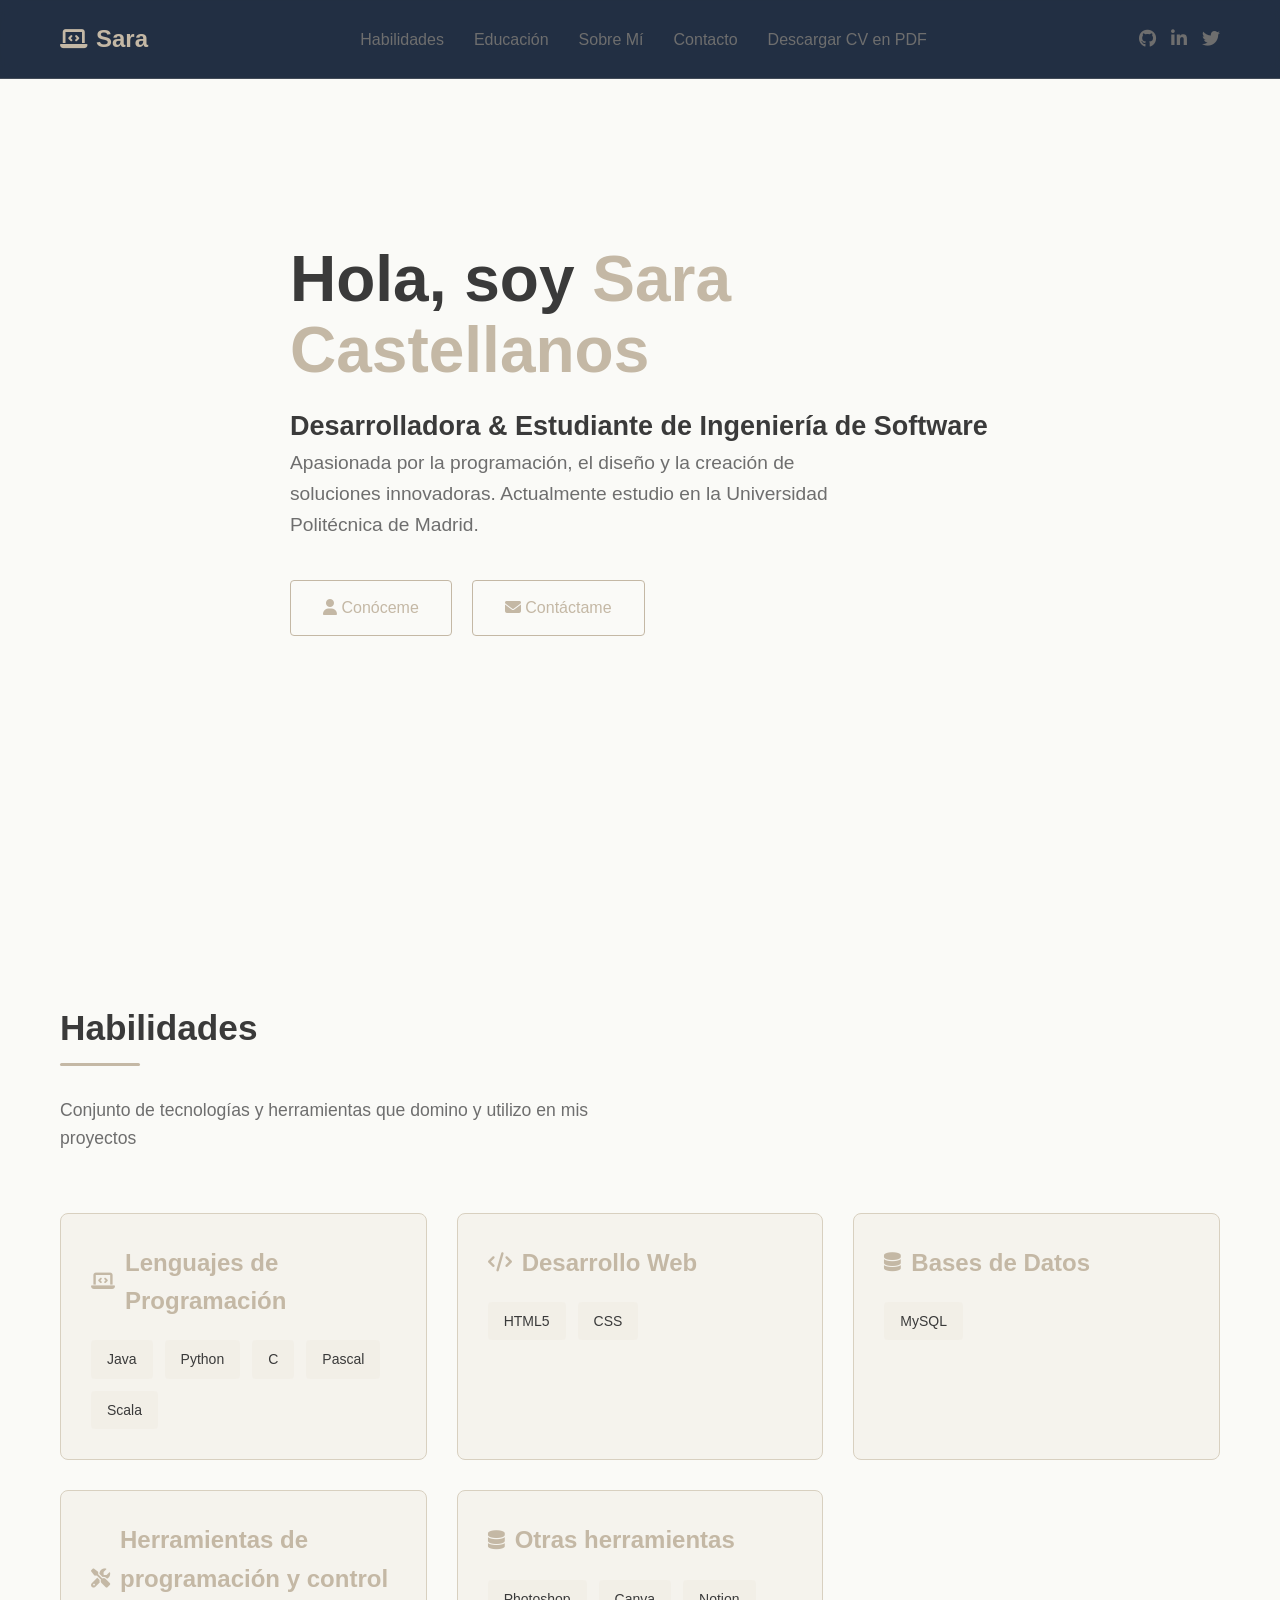
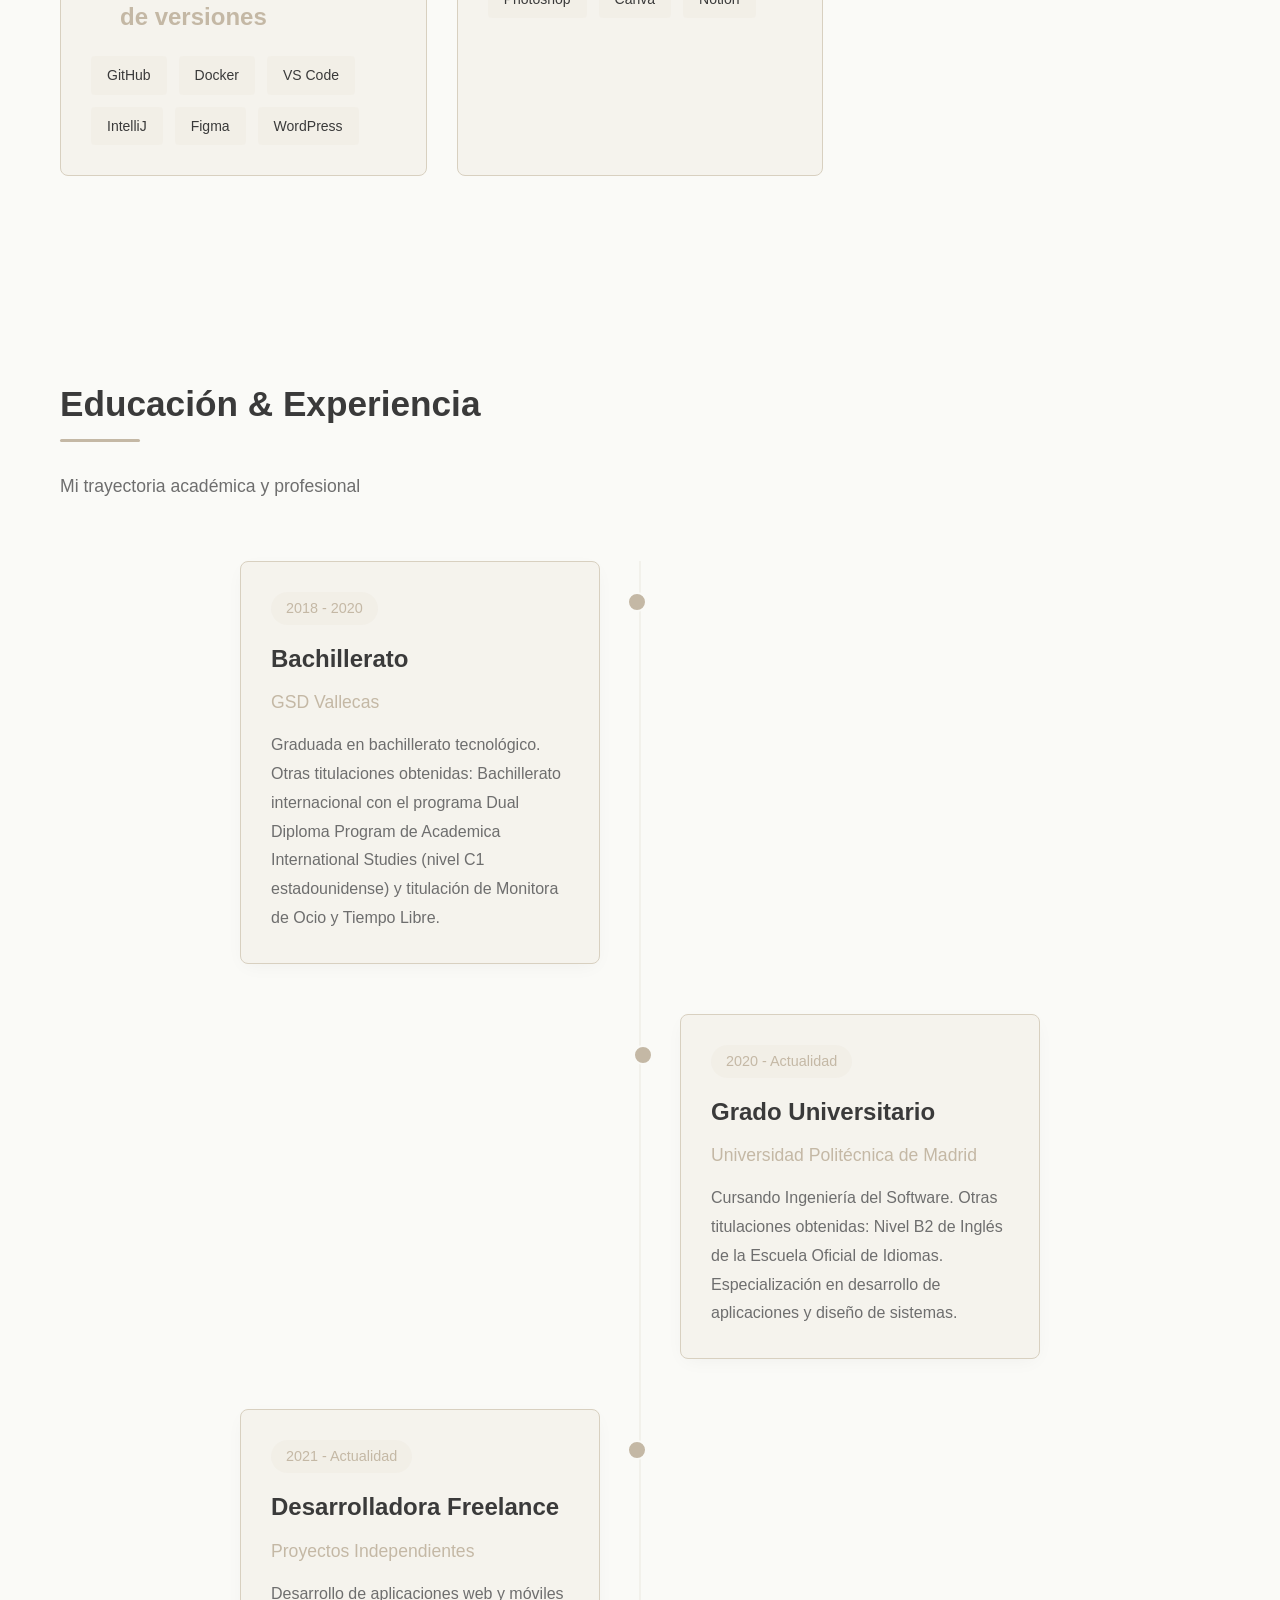
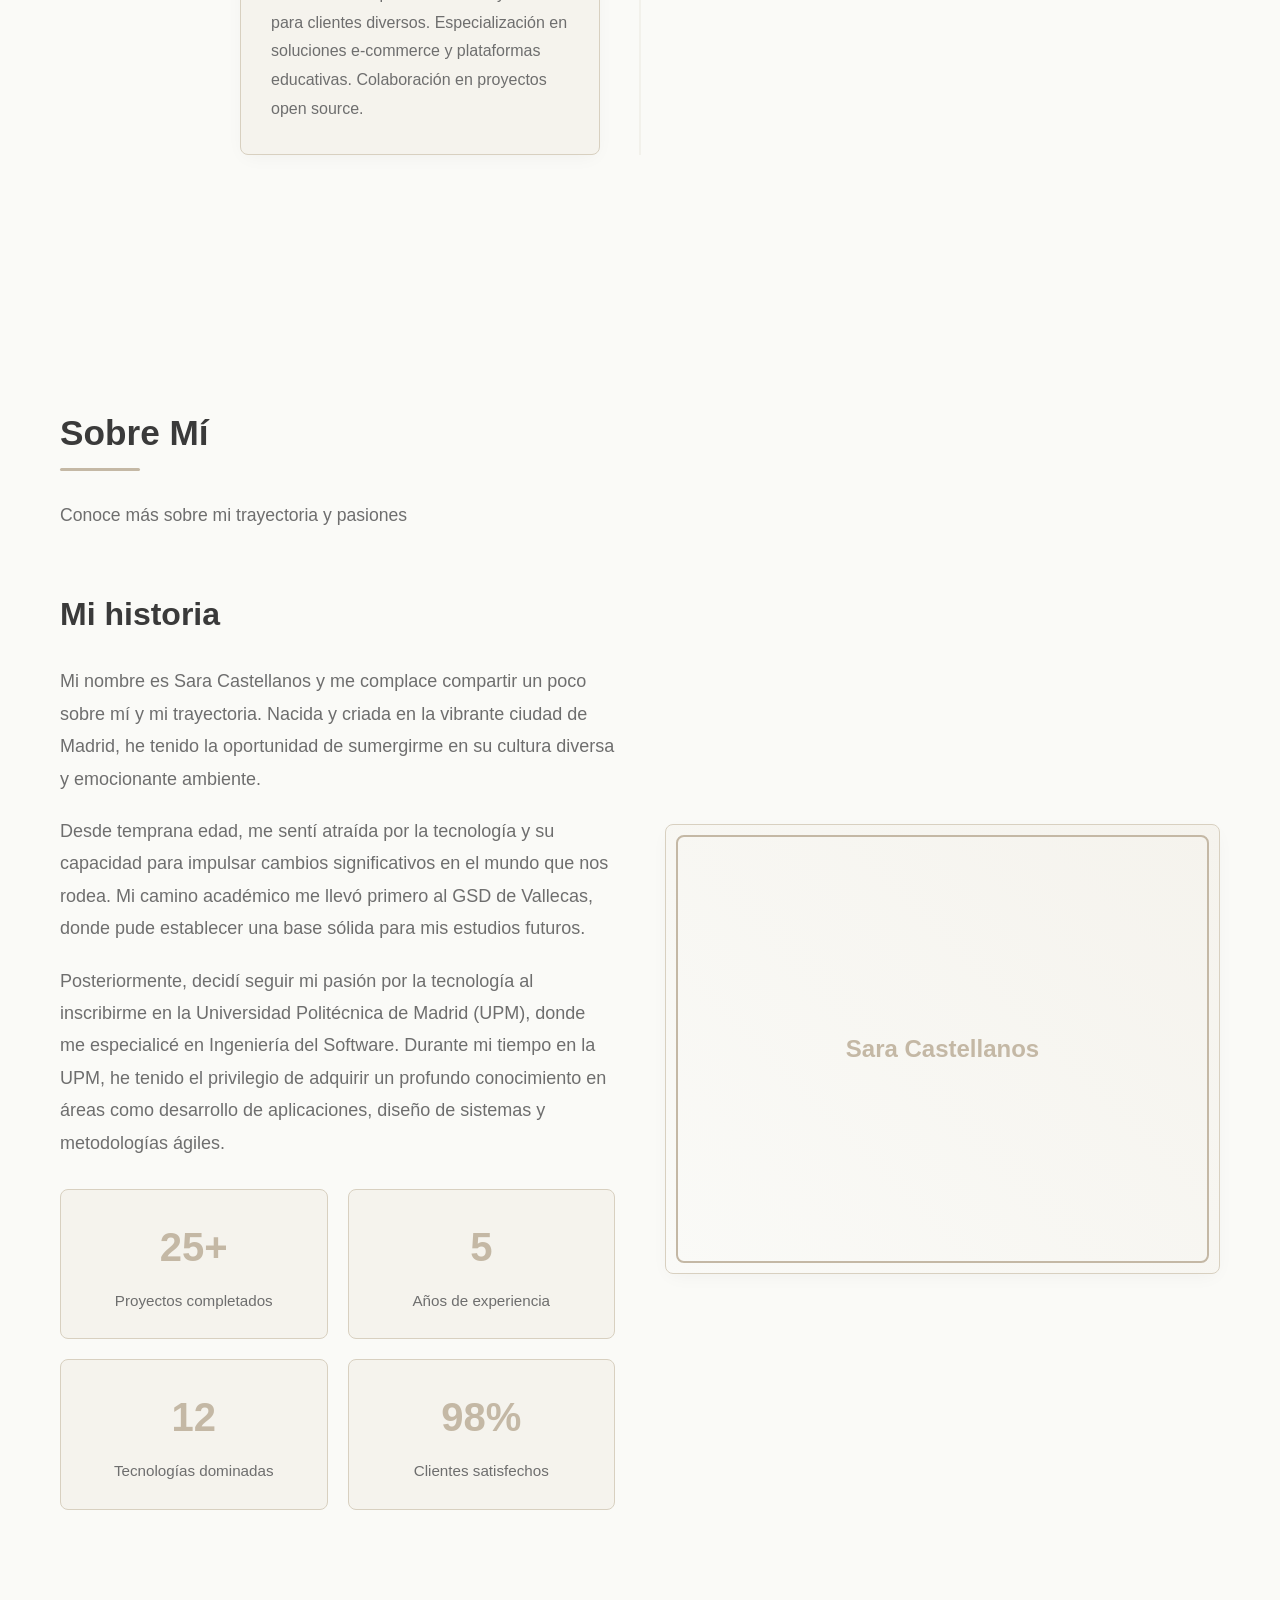
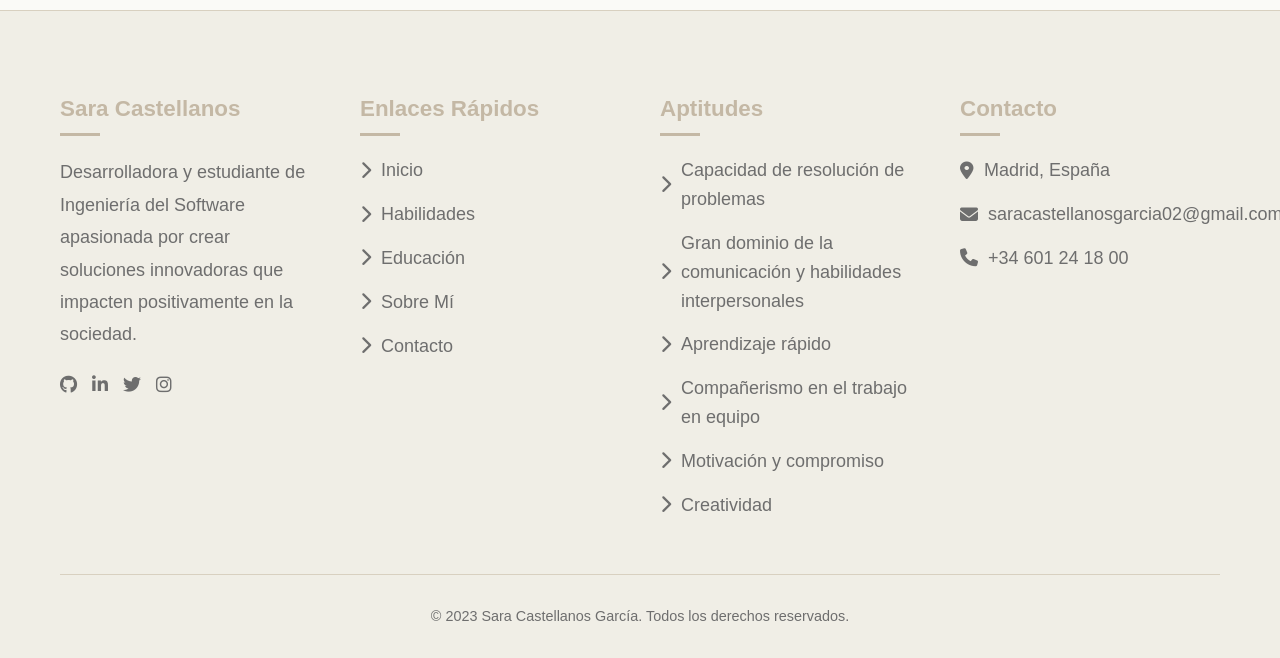
==== index.html @ be2a0eea "prueba con pdf" ====
<!DOCTYPE html>
<html lang="es">
<head>
    <meta charset="UTF-8">
    <meta name="viewport" content="width=device-width, initial-scale=1.0">
    <title>Sara Castellanos | Desarrolladora & Estudiante de Ingeniería de Software</title>
    <link rel="stylesheet" href="https://cdnjs.cloudflare.com/ajax/libs/font-awesome/6.4.0/css/all.min.css">
    <link rel="stylesheet" href="css/main.css">
</head>
<body>
    <!-- Header -->
    <header>
        <div class="container header-container">
            <a href="#" class="logo">
                <i class="fas fa-laptop-code"></i> Sara
            </a>
            
            <div class="menu-toggle" id="menuToggle">
                <i class="fas fa-bars"></i>
            </div>
            
            <nav>
                <ul id="navMenu">
                    <li><a href="#skills">Habilidades</a></li>
                    <li><a href="#education">Educación</a></li>
                    <li><a href="#about">Sobre Mí</a></li>
                    <li><a href="#contact">Contacto</a></li>
                    <li><a href="CV.pdf" download>Descargar CV en PDF</a></li>
                </ul>
            </nav>
            
            <div class="social-icons">
                <a href="#"><i class="fab fa-github"></i></a>
                <a href="#"><i class="fab fa-linkedin-in"></i></a>
                <a href="#"><i class="fab fa-twitter"></i></a>
            </div>
        </div>
    </header>

    <!-- Hero Section -->
    <section class="hero">
        <div class="container">
            <div class="hero-content">
                <h1>Hola, soy <span>Sara Castellanos</span></h1>
                <h2>Desarrolladora & Estudiante de Ingeniería de Software</h2>
                <p>Apasionada por la programación, el diseño y la creación de soluciones innovadoras. Actualmente estudio en la Universidad Politécnica de Madrid.</p>
                <div class="hero-buttons">
                    <a href="#about" class="btn">
                        <i class="fas fa-user"></i> Conóceme
                    </a>
                    <a href="#contact" class="btn">
                        <i class="fas fa-envelope"></i> Contáctame
                    </a>
                </div>
            </div>
        </div>
    </section>

    <!-- Skills -->
    <section id="skills">
        <div class="container">
            <div class="section-header">
                <h2>Habilidades</h2>
                <p>Conjunto de tecnologías y herramientas que domino y utilizo en mis proyectos</p>
            </div>
            
            <div class="skills-container">
                <div class="skill-category">
                    <h3><i class="fas fa-laptop-code"></i> Lenguajes de Programación</h3>
                    <div class="skill-list">
                        <div class="skill-item">Java</div>
                        <div class="skill-item">Python</div>
                        <div class="skill-item">C</div>
                        <div class="skill-item">Pascal</div>
                        <div class="skill-item">Scala</div>
                    </div>
                </div>
                
                <div class="skill-category">
                    <h3><i class="fas fa-code"></i> Desarrollo Web</h3>
                    <div class="skill-list">
                        <div class="skill-item">HTML5</div>
                        <div class="skill-item">CSS</div>
                    </div>
                </div>
                
                <div class="skill-category">
                    <h3><i class="fas fa-database"></i> Bases de Datos</h3>
                    <div class="skill-list">
                        <div class="skill-item">MySQL</div>
                    </div>
                </div>
                
                <div class="skill-category">
                    <h3><i class="fas fa-tools"></i> Herramientas de programación y control de versiones</h3>
                    <div class="skill-list">
                        <div class="skill-item">GitHub</div>
                        <div class="skill-item">Docker</div>
                        <div class="skill-item">VS Code</div>
                        <div class="skill-item">IntelliJ</div>
                        <div class="skill-item">Figma</div>
                        <div class="skill-item">WordPress</div>
                    </div>
                </div>

                <div class="skill-category">
                    <h3><i class="fas fa-database"></i> Otras herramientas</h3>
                    <div class="skill-list">
                        <div class="skill-item">Photoshop</div>
                        <div class="skill-item">Canva</div>
                        <div class="skill-item">Notion</div>
                    </div>
                </div>
                
            </div>
        </div>
    </section>

    <!-- Education -->
    <section id="education">
        <div class="container">
            <div class="section-header">
                <h2>Educación & Experiencia</h2>
                <p>Mi trayectoria académica y profesional</p>
            </div>
            
            <div class="timeline">
                <div class="timeline-item">
                    <div class="timeline-content">
                        <div class="date">2018 - 2020</div>
                        <h3>Bachillerato</h3>
                        <h4>GSD Vallecas</h4>
                        <p>Graduada en bachillerato tecnológico. Otras titulaciones obtenidas: Bachillerato internacional con el programa Dual Diploma Program de Academica International Studies (nivel C1 estadounidense) y titulación de Monitora de Ocio y Tiempo Libre.</p>
                    </div>
                </div>
                
                <div class="timeline-item">
                    <div class="timeline-content">
                        <div class="date">2020 - Actualidad</div>
                        <h3>Grado Universitario</h3>
                        <h4>Universidad Politécnica de Madrid</h4>
                        <p>Cursando Ingeniería del Software. Otras titulaciones obtenidas: Nivel B2 de Inglés de la Escuela Oficial de Idiomas. Especialización en desarrollo de aplicaciones y diseño de sistemas.</p>
                    </div>
                </div>
                
                <div class="timeline-item">
                    <div class="timeline-content">
                        <div class="date">2021 - Actualidad</div>
                        <h3>Desarrolladora Freelance</h3>
                        <h4>Proyectos Independientes</h4>
                        <p>Desarrollo de aplicaciones web y móviles para clientes diversos. Especialización en soluciones e-commerce y plataformas educativas. Colaboración en proyectos open source.</p>
                    </div>
                </div>
            </div>
        </div>
    </section>

    <!-- About -->
    <section id="about">
        <div class="container">
            <div class="section-header">
                <h2>Sobre Mí</h2>
                <p>Conoce más sobre mi trayectoria y pasiones</p>
            </div>
            
            <div class="about-content">
                <div class="about-text">
                    <h3>Mi historia</h3>
                    <p>Mi nombre es Sara Castellanos y me complace compartir un poco sobre mí y mi trayectoria. Nacida y criada en la vibrante ciudad de Madrid, he tenido la oportunidad de sumergirme en su cultura diversa y emocionante ambiente.</p>
                    <p>Desde temprana edad, me sentí atraída por la tecnología y su capacidad para impulsar cambios significativos en el mundo que nos rodea. Mi camino académico me llevó primero al GSD de Vallecas, donde pude establecer una base sólida para mis estudios futuros.</p>
                    <p>Posteriormente, decidí seguir mi pasión por la tecnología al inscribirme en la Universidad Politécnica de Madrid (UPM), donde me especialicé en Ingeniería del Software. Durante mi tiempo en la UPM, he tenido el privilegio de adquirir un profundo conocimiento en áreas como desarrollo de aplicaciones, diseño de sistemas y metodologías ágiles.</p>
                    
                    <div class="about-stats">
                        <div class="stat-box">
                            <div class="number">25+</div>
                            <div class="label">Proyectos completados</div>
                        </div>
                        <div class="stat-box">
                            <div class="number">5</div>
                            <div class="label">Años de experiencia</div>
                        </div>
                        <div class="stat-box">
                            <div class="number">12</div>
                            <div class="label">Tecnologías dominadas</div>
                        </div>
                        <div class="stat-box">
                            <div class="number">98%</div>
                            <div class="label">Clientes satisfechos</div>
                        </div>
                    </div>
                </div>
                
                <div class="about-image">
                    <!-- Imagen de perfil iría aquí -->
                </div>
            </div>
        </div>
    </section>

    <!-- Footer -->
    <footer id="contact">
        <div class="container">
            <div class="footer-content">
                <div class="footer-column">
                    <h3>Sara Castellanos</h3>
                    <p>Desarrolladora y estudiante de Ingeniería del Software apasionada por crear soluciones innovadoras que impacten positivamente en la sociedad.</p>
                    <div class="social-icons">
                        <a href="#"><i class="fab fa-github"></i></a>
                        <a href="#"><i class="fab fa-linkedin-in"></i></a>
                        <a href="#"><i class="fab fa-twitter"></i></a>
                        <a href="#"><i class="fab fa-instagram"></i></a>
                    </div>
                </div>
                
                <div class="footer-column">
                    <h3>Enlaces Rápidos</h3>
                    <ul class="footer-links">
                        <li><a href="#"><i class="fas fa-chevron-right"></i> Inicio</a></li>
                        <li><a href="#skills"><i class="fas fa-chevron-right"></i> Habilidades</a></li>
                        <li><a href="#education"><i class="fas fa-chevron-right"></i> Educación</a></li>
                        <li><a href="#about"><i class="fas fa-chevron-right"></i> Sobre Mí</a></li>
                        <li><a href="#contact"><i class="fas fa-chevron-right"></i> Contacto</a></li>
                    </ul>
                </div>
                
                <div class="footer-column">
                    <h3>Aptitudes</h3>
                    <ul class="footer-links">
                        <li><a href="#"><i class="fas fa-chevron-right"></i> Capacidad de resolución de problemas</a></li>
                        <li><a href="#"><i class="fas fa-chevron-right"></i> Gran dominio de la comunicación y habilidades interpersonales</a></li>
                        <li><a href="#"><i class="fas fa-chevron-right"></i> Aprendizaje rápido</a></li>
                        <li><a href="#"><i class="fas fa-chevron-right"></i> Compañerismo en el trabajo en equipo</a></li>
                        <li><a href="#"><i class="fas fa-chevron-right"></i> Motivación y compromiso</a></li>
                        <li><a href="#"><i class="fas fa-chevron-right"></i> Creatividad</a></li>
                    </ul>
                </div>
                
                <div class="footer-column">
                    <h3>Contacto</h3>
                    <ul class="footer-links">
                        <li><a href="#"><i class="fas fa-map-marker-alt"></i> Madrid, España</a></li>
                        <li><a href="mailto:sara@ejemplo.com"><i class="fas fa-envelope"></i> saracastellanosgarcia02@gmail.com</a></li>
                        <li><a href="tel:+34123456789"><i class="fas fa-phone"></i> +34 601 24 18 00</a></li>
                    </ul>
                </div>
            </div>
            
            <div class="copyright">
                <p>&copy; 2023 Sara Castellanos García. Todos los derechos reservados.</p>
            </div>
        </div>
    </footer>

    <script>
        // Smooth scrolling
        document.querySelectorAll('a[href^="#"]').forEach(anchor => {
            anchor.addEventListener('click', function (e) {
                e.preventDefault();
                document.querySelector(this.getAttribute('href')).scrollIntoView({
                    behavior: 'smooth'
                });
            });
        });

        // Sticky header
        window.addEventListener('scroll', function() {
            const header = document.querySelector('header');
            if (window.scrollY > 100) {
                header.style.padding = '10px 0';
                header.style.backgroundColor = 'rgba(10, 25, 47, 0.98)';
            } else {
                header.style.padding = '20px 0';
                header.style.backgroundColor = 'rgba(10, 25, 47, 0.9)';
            }
        });

        // Mobile menu toggle
        const menuToggle = document.getElementById('menuToggle');
        const navMenu = document.getElementById('navMenu');
        
        menuToggle.addEventListener('click', () => {
            navMenu.classList.toggle('show');
        });

        // Close menu when clicking a link
        document.querySelectorAll('#navMenu a').forEach(link => {
            link.addEventListener('click', () => {
                navMenu.classList.remove('show');
            });
        });
    </script>
</body>
</html>
---- css/main.css ----
/* Variables y estilos base - Versión Beige Neutro */
:root {
    --primary: #fafaf7;  /* Fondo principal blanco roto/beige muy clarito */
    --secondary: #f0eee6;  /* Fondo secundario beige neutral */
    --header-bg: #e6e2d6;  /* Barra superior beige un poco más oscuro */
    --accent: #c4b8a5;  /* Acento marrón claro suave */
    --accent-light: #d8d0c0;  /* Marrón muy clarito para detalles */
    --text: #3a3a3a;  /* Texto principal gris oscuro */
    --text-light: #6e6e6e;  /* Texto secundario gris medio */
    --card-bg: #f5f3ed;  /* Fondo de tarjetas beige claro */
    --transition: all 0.4s cubic-bezier(0.165, 0.84, 0.44, 1);
    --border-radius: 8px;
    --box-shadow: 0 5px 20px -5px rgba(0, 0, 0, 0.05);
}

* {
    margin: 0;
    padding: 0;
    box-sizing: border-box;
}

body {
    font-family: 'Inter', -apple-system, BlinkMacSystemFont, 'Segoe UI', Roboto, Oxygen, Ubuntu, Cantarell, 'Open Sans', 'Helvetica Neue', sans-serif;
    background-color: var(--primary);
    color: var(--text);
    line-height: 1.6;
    overflow-x: hidden;
    font-size: 18px;
}

h1, h2, h3, h4 {
    font-family: 'Calibre', 'Inter', sans-serif;
    font-weight: 600;
    color: var(--text);
}

.container {
    max-width: 1200px;
    margin: 0 auto;
    padding: 0 20px;
}

section {
    padding: 100px 0;
}

.btn {
    display: inline-block;
    padding: 14px 32px;
    border-radius: 4px;
    text-decoration: none;
    font-weight: 500;
    transition: var(--transition);
    cursor: pointer;
    border: 1px solid var(--accent);
    background: transparent;
    color: var(--accent);
    font-size: 16px;
    position: relative;
    overflow: hidden;
    z-index: 1;
}

.btn:hover {
    background: rgba(196, 184, 165, 0.08);
    transform: translateY(-3px);
}

.section-header {
    margin-bottom: 60px;
    position: relative;
}

.section-header h2 {
    font-size: 2.2rem;
    margin-bottom: 15px;
    position: relative;
    display: inline-block;
}

.section-header h2::after {
    content: '';
    position: absolute;
    bottom: -10px;
    left: 0;
    width: 80px;
    height: 3px;
    background-color: var(--accent);
    border-radius: 2px;
}

.section-header p {
    color: var(--text-light);
    max-width: 600px;
    margin-top: 25px;
    font-size: 1.1rem;
}

/* Header */
header {
    position: fixed;
    top: 0;
    left: 0;
    width: 100%;
    z-index: 1000;
    padding: 20px 0;
    background-color: var(--header-bg);
    backdrop-filter: blur(10px);
    border-bottom: 1px solid rgba(196, 184, 165, 0.2);
    transition: var(--transition);
}

.header-container {
    display: flex;
    justify-content: space-between;
    align-items: center;
}

.logo {
    font-size: 24px;
    font-weight: 700;
    color: var(--accent);
    text-decoration: none;
    display: flex;
    align-items: center;
}

.logo i {
    margin-right: 8px;
    font-size: 22px;
}

nav ul {
    display: flex;
    list-style: none;
    gap: 30px;
}

nav a {
    color: var(--text-light);
    text-decoration: none;
    font-weight: 500;
    font-size: 16px;
    position: relative;
    transition: var(--transition);
    padding: 5px 0;
}

nav a:hover {
    color: var(--accent);
}

nav a::after {
    content: '';
    position: absolute;
    bottom: 0;
    left: 0;
    width: 0;
    height: 2px;
    background-color: var(--accent);
    transition: var(--transition);
}

nav a:hover::after {
    width: 100%;
}

.social-icons {
    display: flex;
    gap: 15px;
}

.social-icons a {
    color: var(--text-light);
    font-size: 18px;
    transition: var(--transition);
}

.social-icons a:hover {
    color: var(--accent);
    transform: translateY(-3px);
}

.menu-toggle {
    display: none;
    font-size: 24px;
    cursor: pointer;
    color: var(--accent);
}

/* Hero Section */
.hero {
    height: 100vh;
    display: flex;
    align-items: center;
    position: relative;
    overflow: hidden;
    padding-top: 80px;
}

.hero-content {
    position: relative;
    z-index: 2;
    max-width: 700px;
}

.hero h1 {
    font-size: clamp(2.5rem, 5vw, 4rem);
    line-height: 1.1;
    margin-bottom: 20px;
    color: var(--text);
}

.hero h1 span {
    color: var(--accent);
}

.hero p {
    font-size: clamp(1rem, 2vw, 1.2rem);
    color: var(--text-light);
    margin-bottom: 40px;
    max-width: 600px;
}

.hero-buttons {
    display: flex;
    gap: 20px;
    flex-wrap: wrap;
}

/* Skills */
.skills-container {
    display: grid;
    grid-template-columns: repeat(auto-fit, minmax(280px, 1fr));
    gap: 30px;
}

.skill-category {
    background-color: var(--card-bg);
    border-radius: var(--border-radius);
    padding: 30px;
    transition: var(--transition);
    border: 1px solid var(--accent-light);
}

.skill-category:hover {
    transform: translateY(-10px);
    box-shadow: var(--box-shadow);
}

.skill-category h3 {
    font-size: 1.5rem;
    margin-bottom: 20px;
    display: flex;
    align-items: center;
    gap: 10px;
    color: var(--accent);
}

.skill-category h3 i {
    font-size: 1.2rem;
}

.skill-list {
    display: flex;
    flex-wrap: wrap;
    gap: 12px;
}

.skill-item {
    background-color: rgba(196, 184, 165, 0.08);
    padding: 8px 16px;
    border-radius: 4px;
    font-size: 14px;
    transition: var(--transition);
}

.skill-item:hover {
    background-color: var(--accent);
    color: var(--primary);
    transform: scale(1.05);
}

/* Education */
.timeline {
    position: relative;
    max-width: 800px;
    margin: 0 auto;
}

.timeline::before {
    content: '';
    position: absolute;
    top: 0;
    left: 50%;
    transform: translateX(-50%);
    width: 2px;
    height: 100%;
    background-color: rgba(196, 184, 165, 0.15);
}

.timeline-item {
    position: relative;
    margin-bottom: 50px;
    width: calc(50% - 40px);
}

.timeline-item:nth-child(odd) {
    left: 0;
}

.timeline-item:nth-child(even) {
    left: calc(50% + 40px);
}

.timeline-content {
    background-color: var(--card-bg);
    border-radius: var(--border-radius);
    padding: 30px;
    position: relative;
    border: 1px solid var(--accent-light);
    transition: var(--transition);
    box-shadow: var(--box-shadow);
}

.timeline-content:hover {
    transform: translateY(-5px);
    box-shadow: 0 20px 30px -15px rgba(0, 0, 0, 0.1);
}

.timeline-content h3 {
    font-size: 1.5rem;
    margin-bottom: 10px;
    color: var(--text);
}

.timeline-content h4 {
    font-size: 1.1rem;
    color: var(--accent);
    margin-bottom: 15px;
    font-weight: 500;
}

.timeline-content .date {
    display: inline-block;
    background-color: rgba(196, 184, 165, 0.08);
    color: var(--accent);
    padding: 5px 15px;
    border-radius: 30px;
    font-size: 0.9rem;
    margin-bottom: 15px;
}

.timeline-content p {
    color: var(--text-light);
    line-height: 1.8;
    font-size: 1rem;
}

.timeline-content::before {
    content: '';
    position: absolute;
    top: 30px;
    width: 16px;
    height: 16px;
    border-radius: 50%;
    background-color: var(--accent);
    border: 2px solid var(--primary);
}

.timeline-item:nth-child(odd) .timeline-content::before {
    right: -48px;
}

.timeline-item:nth-child(even) .timeline-content::before {
    left: -48px;
}

/* About */
.about-content {
    display: grid;
    grid-template-columns: 1fr 1fr;
    gap: 50px;
    align-items: center;
}

.about-text h3 {
    font-size: 2rem;
    margin-bottom: 25px;
    color: var(--text);
}

.about-text p {
    color: var(--text-light);
    margin-bottom: 20px;
    line-height: 1.8;
}

.about-stats {
    display: grid;
    grid-template-columns: repeat(2, 1fr);
    gap: 20px;
    margin-top: 30px;
}

.stat-box {
    background-color: var(--card-bg);
    padding: 25px 20px;
    border-radius: var(--border-radius);
    text-align: center;
    border: 1px solid var(--accent-light);
    transition: var(--transition);
}

.stat-box:hover {
    transform: translateY(-5px);
    box-shadow: var(--box-shadow);
}

.stat-box .number {
    font-size: 2.5rem;
    font-weight: 700;
    color: var(--accent);
    margin-bottom: 10px;
}

.stat-box .label {
    color: var(--text-light);
    font-size: 0.95rem;
}

.about-image {
    position: relative;
    border-radius: var(--border-radius);
    overflow: hidden;
    height: 450px;
    background: linear-gradient(45deg, var(--primary), var(--card-bg));
    display: flex;
    align-items: center;
    justify-content: center;
    box-shadow: var(--box-shadow);
    border: 1px solid var(--accent-light);
}

.about-image::before {
    content: 'Sara Castellanos';
    position: absolute;
    color: var(--accent);
    font-size: 1.5rem;
    font-weight: 600;
    text-align: center;
    padding: 20px;
    z-index: 2;
}

.about-image::after {
    content: '';
    position: absolute;
    top: 10px;
    left: 10px;
    right: 10px;
    bottom: 10px;
    border: 2px solid var(--accent);
    border-radius: var(--border-radius);
    z-index: 1;
}

/* Footer */
footer {
    background-color: var(--secondary);
    padding: 80px 0 30px;
    border-top: 1px solid var(--accent-light);
}

.footer-content {
    display: grid;
    grid-template-columns: repeat(auto-fit, minmax(250px, 1fr));
    gap: 40px;
    margin-bottom: 40px;
}

.footer-column h3 {
    font-size: 1.4rem;
    margin-bottom: 20px;
    position: relative;
    padding-bottom: 10px;
    color: var(--accent);
}

.footer-column h3::after {
    content: '';
    position: absolute;
    bottom: 0;
    left: 0;
    width: 40px;
    height: 3px;
    background-color: var(--accent);
}

.footer-column p {
    color: var(--text-light);
    margin-bottom: 20px;
    line-height: 1.8;
}

.footer-links {
    list-style: none;
}

.footer-links li {
    margin-bottom: 15px;
}

.footer-links a {
    color: var(--text-light);
    text-decoration: none;
    transition: var(--transition);
    display: flex;
    align-items: center;
    gap: 10px;
}

.footer-links a:hover {
    color: var(--accent);
    transform: translateX(5px);
}

.copyright {
    text-align: center;
    padding-top: 30px;
    border-top: 1px solid var(--accent-light);
    color: var(--text-light);
    font-size: 0.9rem;
}

/* Responsive */
@media (max-width: 992px) {
    section {
        padding: 80px 0;
    }
    
    .about-content {
        grid-template-columns: 1fr;
    }
    
    .about-image {
        height: 400px;
        max-width: 500px;
        margin: 0 auto;
    }
}

@media (max-width: 768px) {
    nav ul {
        display: none;
        position: absolute;
        top: 80px;
        left: 0;
        width: 100%;
        background-color: var(--primary);
        flex-direction: column;
        padding: 20px;
        box-shadow: 0 10px 20px rgba(0, 0, 0, 0.05);
    }
    
    nav ul.show {
        display: flex;
    }
    
    .menu-toggle {
        display: block;
    }
    
    .hero {
        padding-top: 120px;
        height: auto;
        min-height: 100vh;
    }
    
    .hero-content {
        text-align: center;
        margin: 0 auto;
    }
    
    .hero p {
        margin: 0 auto 40px;
    }
    
    .hero-buttons {
        justify-content: center;
    }
    
    .timeline::before {
        left: 30px;
    }
    
    .timeline-item {
        width: calc(100% - 80px);
        margin-left: 80px;
    }
    
    .timeline-item:nth-child(odd),
    .timeline-item:nth-child(even) {
        left: 0;
    }
    
    .timeline-content::before {
        left: -48px;
    }
}

@media (max-width: 576px) {
    .hero-buttons {
        flex-direction: column;
        gap: 15px;
    }
    
    .btn {
        width: 100%;
        text-align: center;
    }
    
    .section-header h2 {
        font-size: 1.8rem;
    }
    
    .about-stats {
        grid-template-columns: 1fr;
    }
    
    .timeline-content {
        padding: 20px;
    }
}
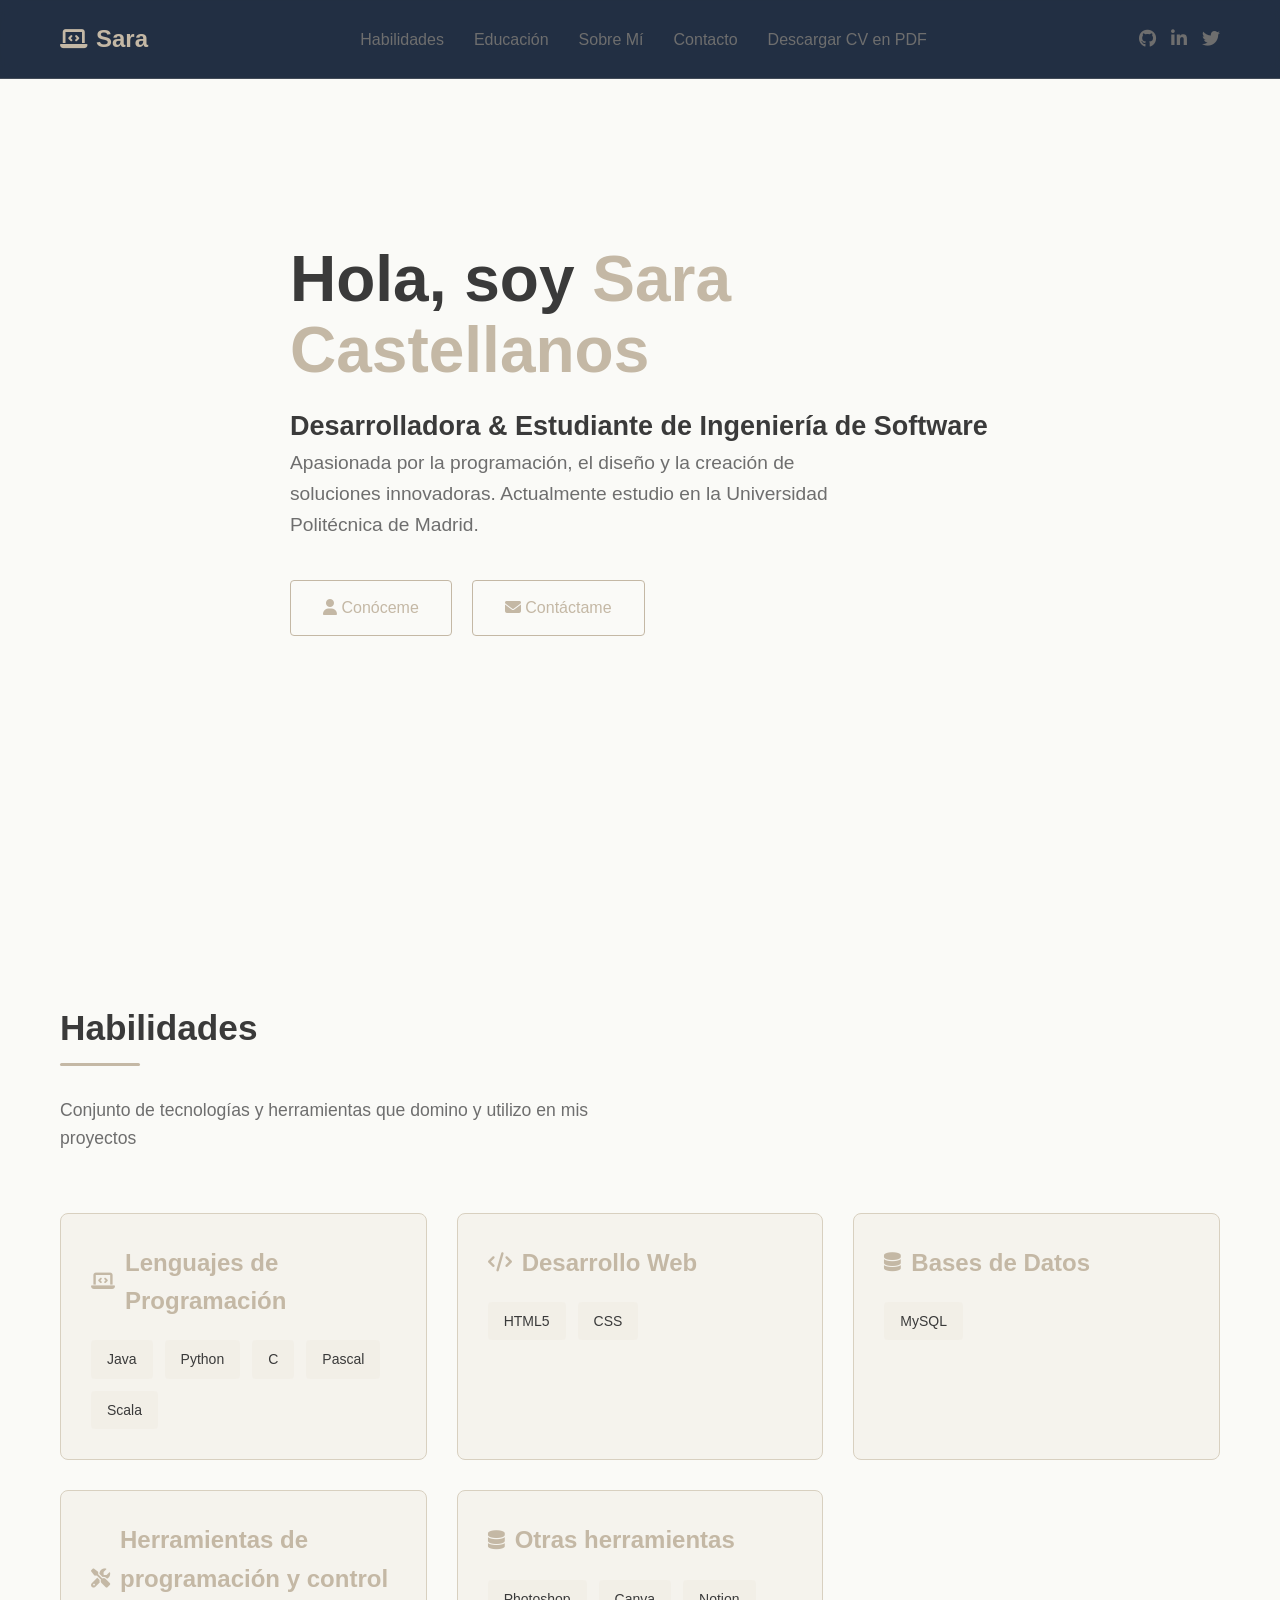
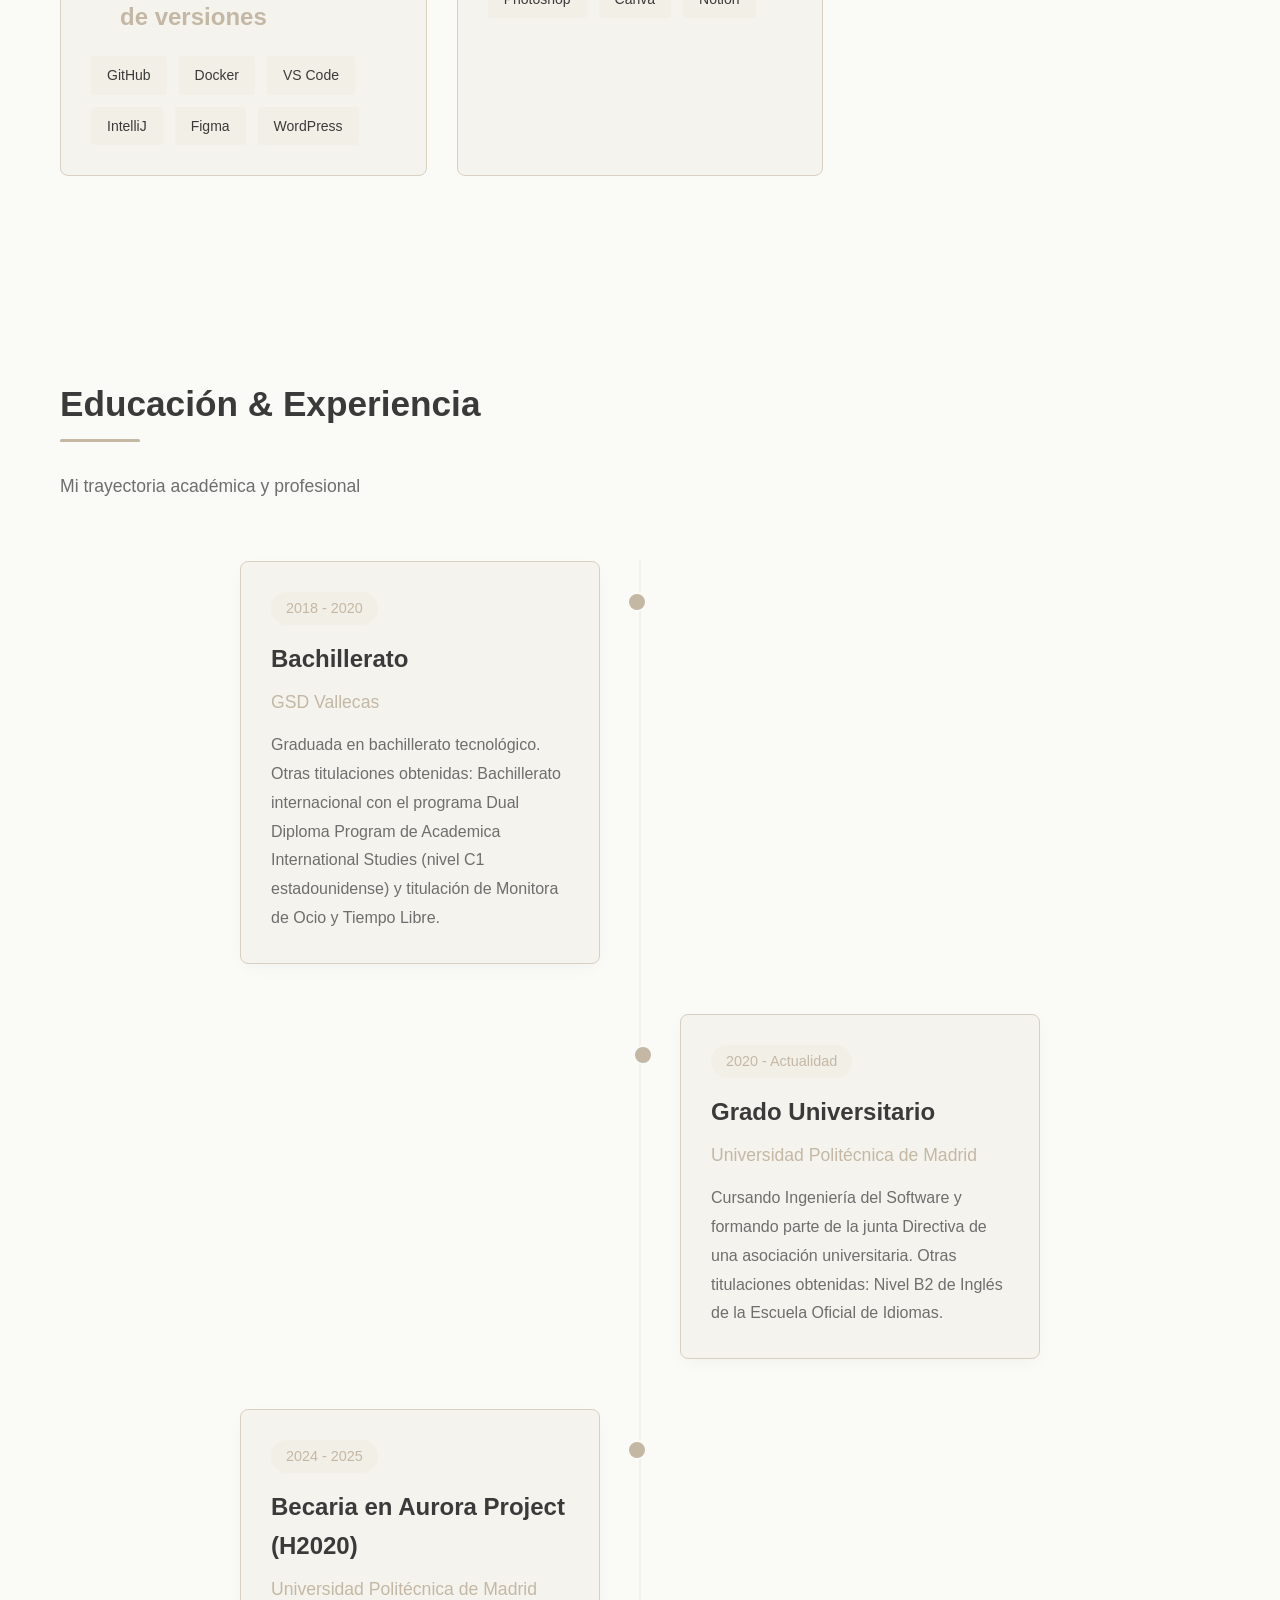
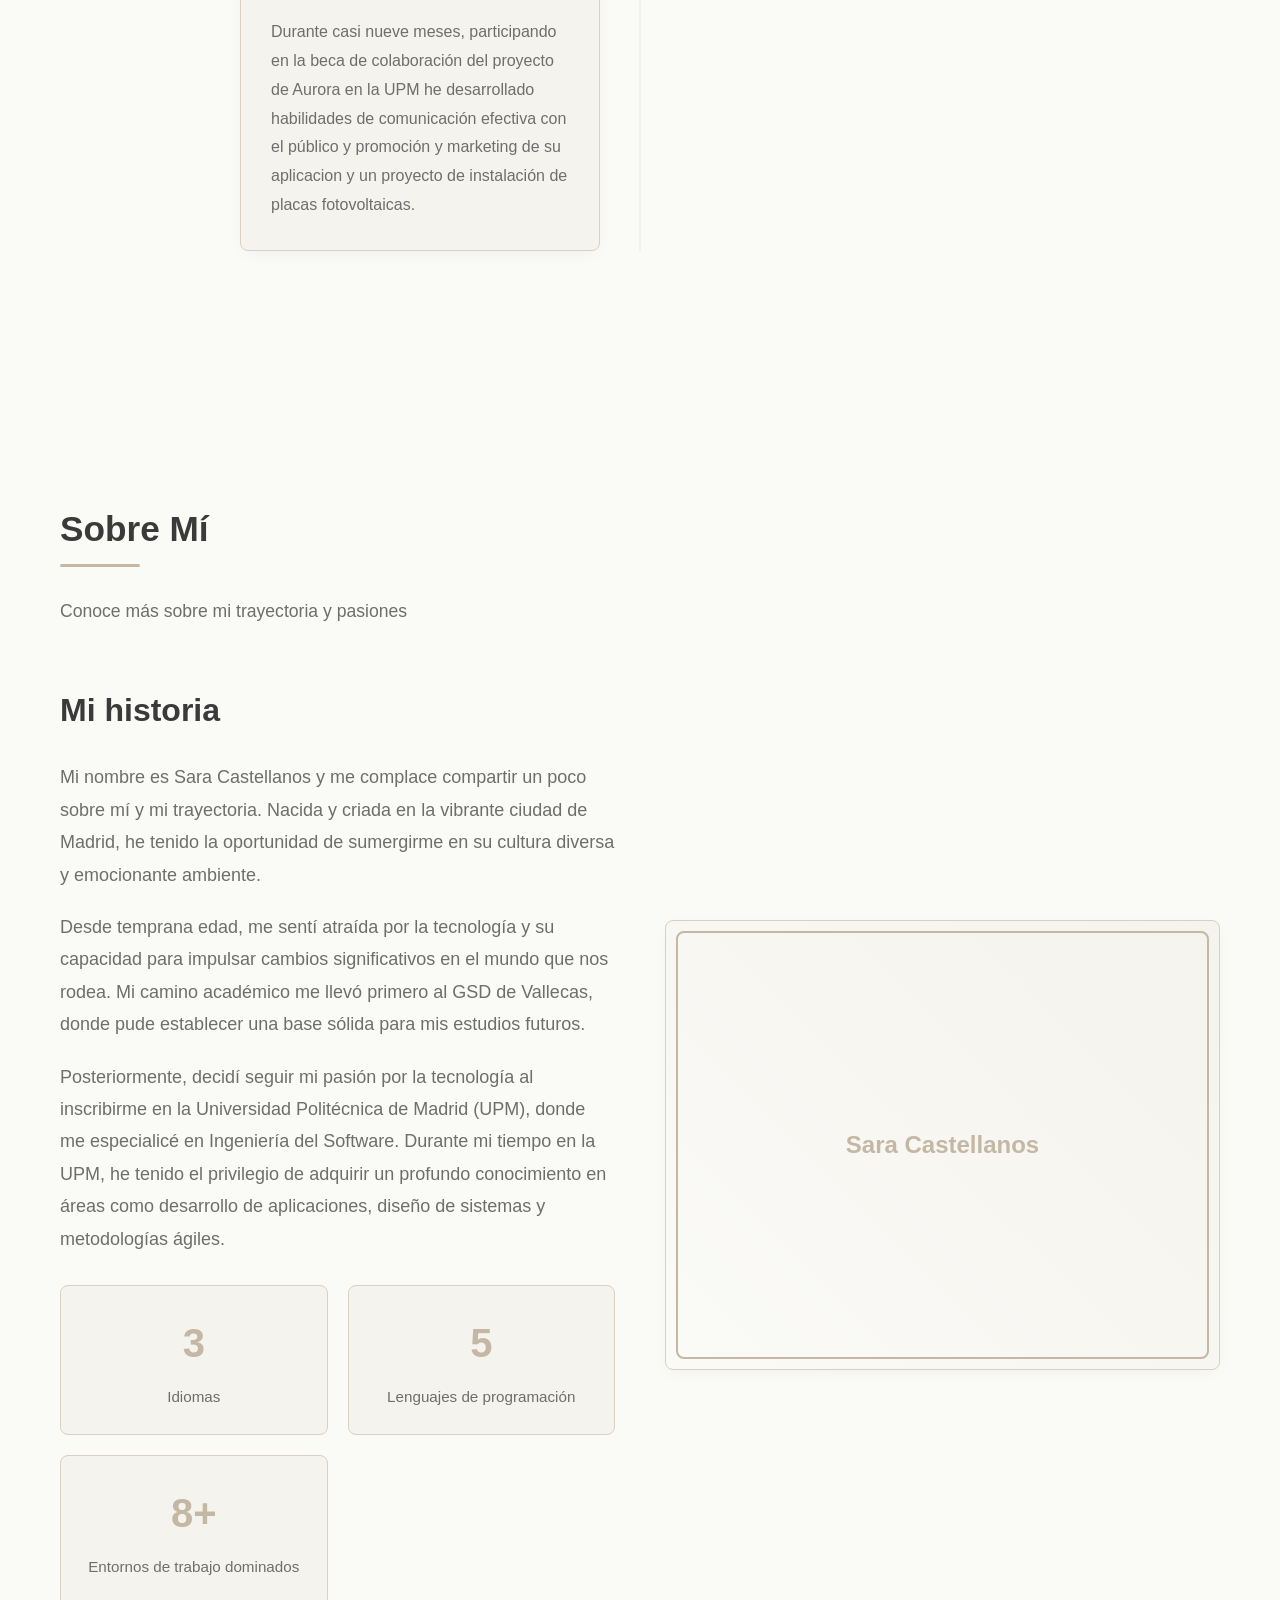
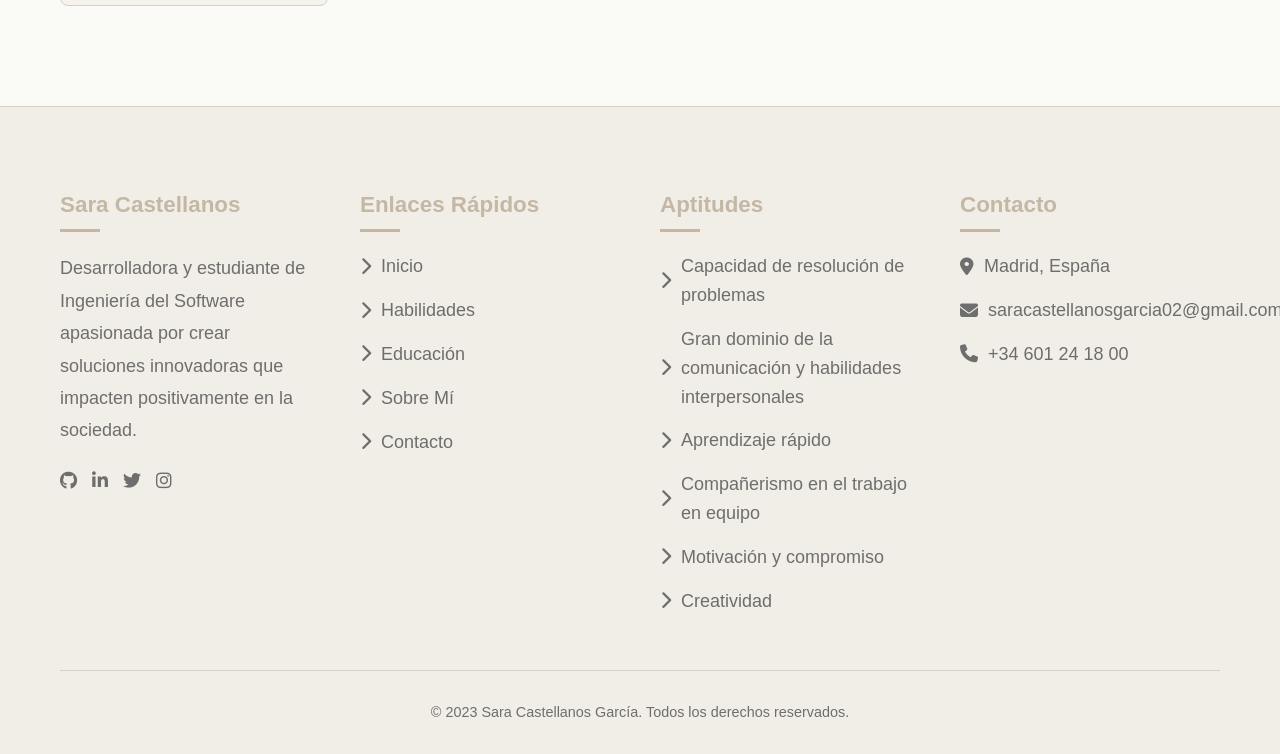
==== commit e6343256: "cambios" ====
--- a/index.html
+++ b/index.html
@@ -5,7 +5,7 @@
     <meta name="viewport" content="width=device-width, initial-scale=1.0">
     <title>Sara Castellanos | Desarrolladora & Estudiante de Ingeniería de Software</title>
     <link rel="stylesheet" href="https://cdnjs.cloudflare.com/ajax/libs/font-awesome/6.4.0/css/all.min.css">
-    <link rel="stylesheet" href="css/main.css">
+    <link rel="stylesheet" href="css/main.css"> 
 </head>
 <body>
     <!-- Header -->
@@ -139,18 +139,20 @@
                         <div class="date">2020 - Actualidad</div>
                         <h3>Grado Universitario</h3>
                         <h4>Universidad Politécnica de Madrid</h4>
-                        <p>Cursando Ingeniería del Software. Otras titulaciones obtenidas: Nivel B2 de Inglés de la Escuela Oficial de Idiomas. Especialización en desarrollo de aplicaciones y diseño de sistemas.</p>
-                    </div>
-                </div>
-                
-                <div class="timeline-item">
+                        <p>Cursando Ingeniería del Software y formando parte de la junta Directiva de una asociación universitaria. Otras titulaciones obtenidas: Nivel B2 de Inglés de la Escuela Oficial de Idiomas.</p>
+                    </div>
+                </div>
+
+                 <div class="timeline-item">
                     <div class="timeline-content">
-                        <div class="date">2021 - Actualidad</div>
-                        <h3>Desarrolladora Freelance</h3>
-                        <h4>Proyectos Independientes</h4>
-                        <p>Desarrollo de aplicaciones web y móviles para clientes diversos. Especialización en soluciones e-commerce y plataformas educativas. Colaboración en proyectos open source.</p>
-                    </div>
-                </div>
+                        <div class="date">2024 - 2025</div>
+                        <h3>Becaria en Aurora Project (H2020)</h3>
+                        <h4>Universidad Politécnica de Madrid</h4>
+                        <p>Durante casi nueve meses, participando en la beca de colaboración del proyecto de Aurora en la UPM he desarrollado habilidades de comunicación efectiva con el público y promoción y marketing de su aplicacion y un proyecto de instalación de placas fotovoltaicas.</p>
+                    </div>
+                </div>
+                
+            
             </div>
         </div>
     </section>
@@ -172,20 +174,16 @@
                     
                     <div class="about-stats">
                         <div class="stat-box">
-                            <div class="number">25+</div>
-                            <div class="label">Proyectos completados</div>
+                            <div class="number">3</div>
+                            <div class="label">Idiomas</div>
                         </div>
                         <div class="stat-box">
                             <div class="number">5</div>
-                            <div class="label">Años de experiencia</div>
+                            <div class="label">Lenguajes de programación</div>
                         </div>
                         <div class="stat-box">
-                            <div class="number">12</div>
-                            <div class="label">Tecnologías dominadas</div>
-                        </div>
-                        <div class="stat-box">
-                            <div class="number">98%</div>
-                            <div class="label">Clientes satisfechos</div>
+                            <div class="number">8+</div>
+                            <div class="label">Entornos de trabajo dominados</div>
                         </div>
                     </div>
                 </div>
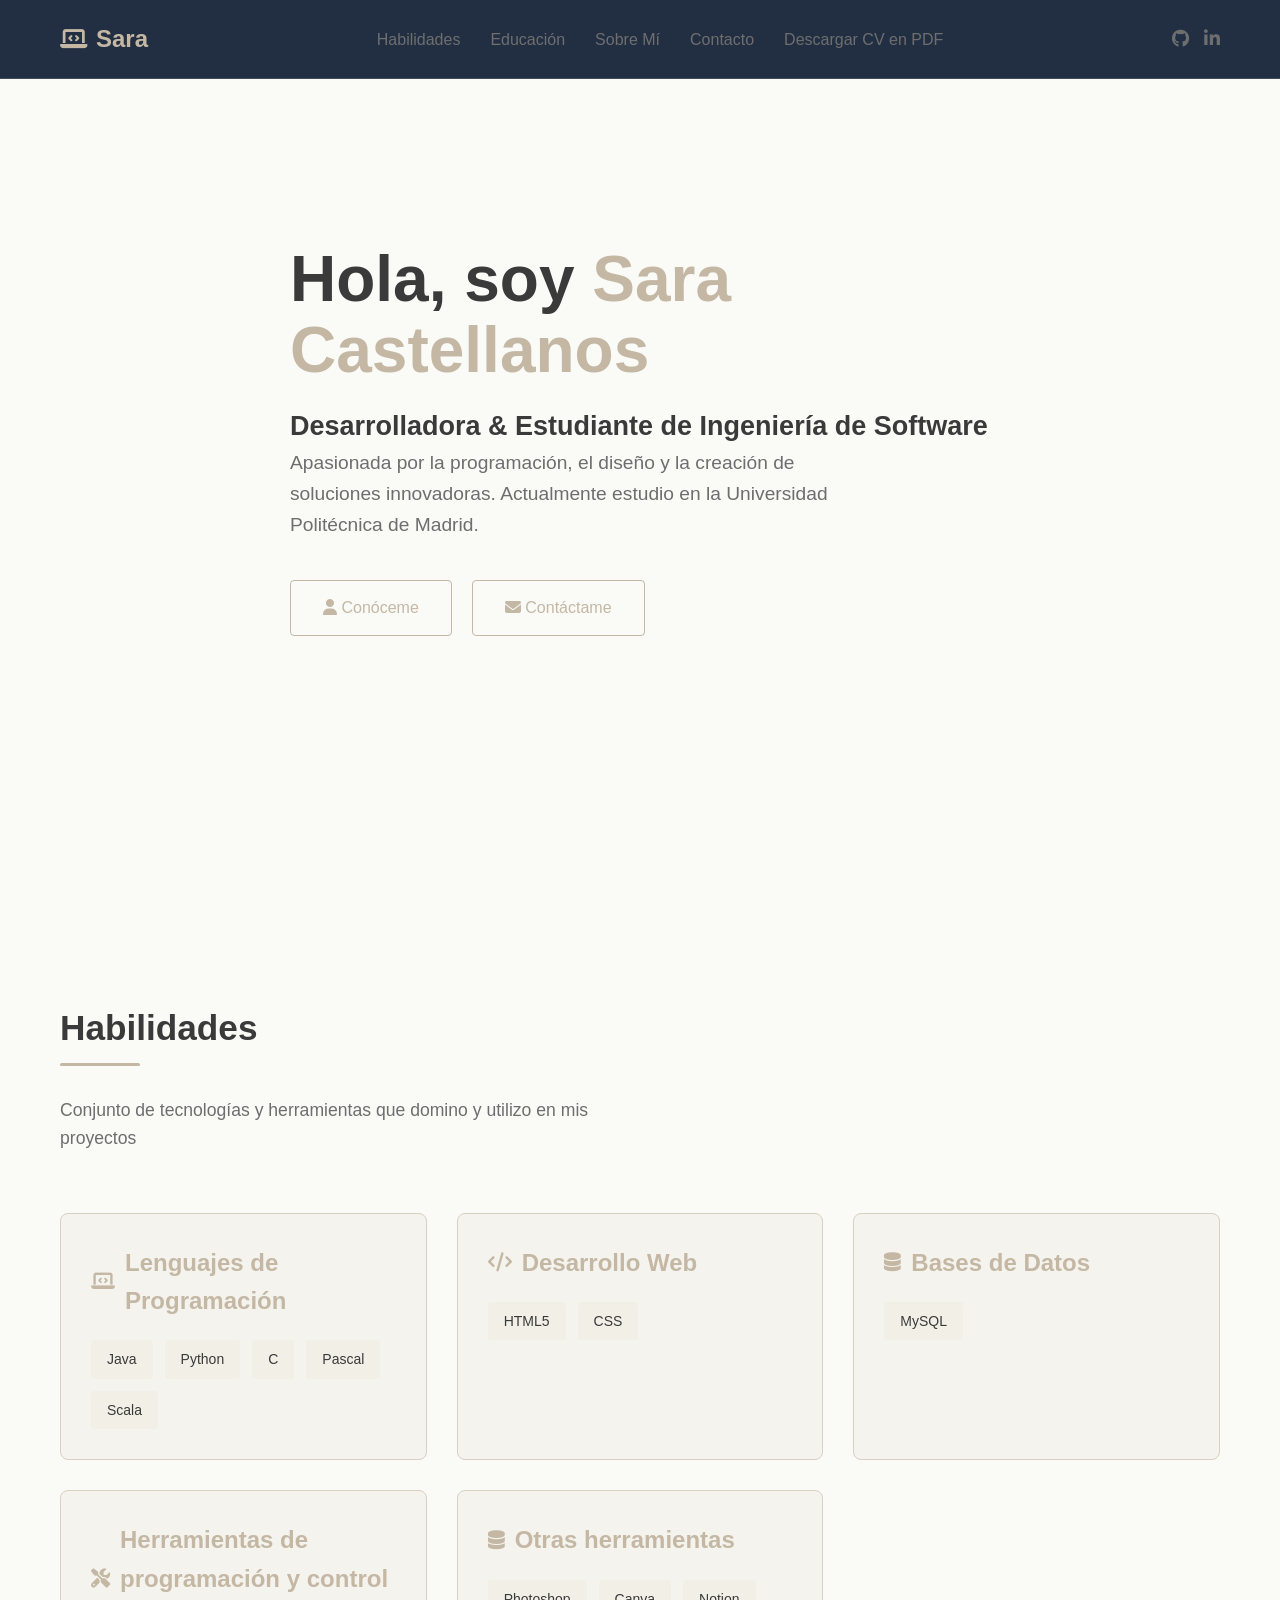
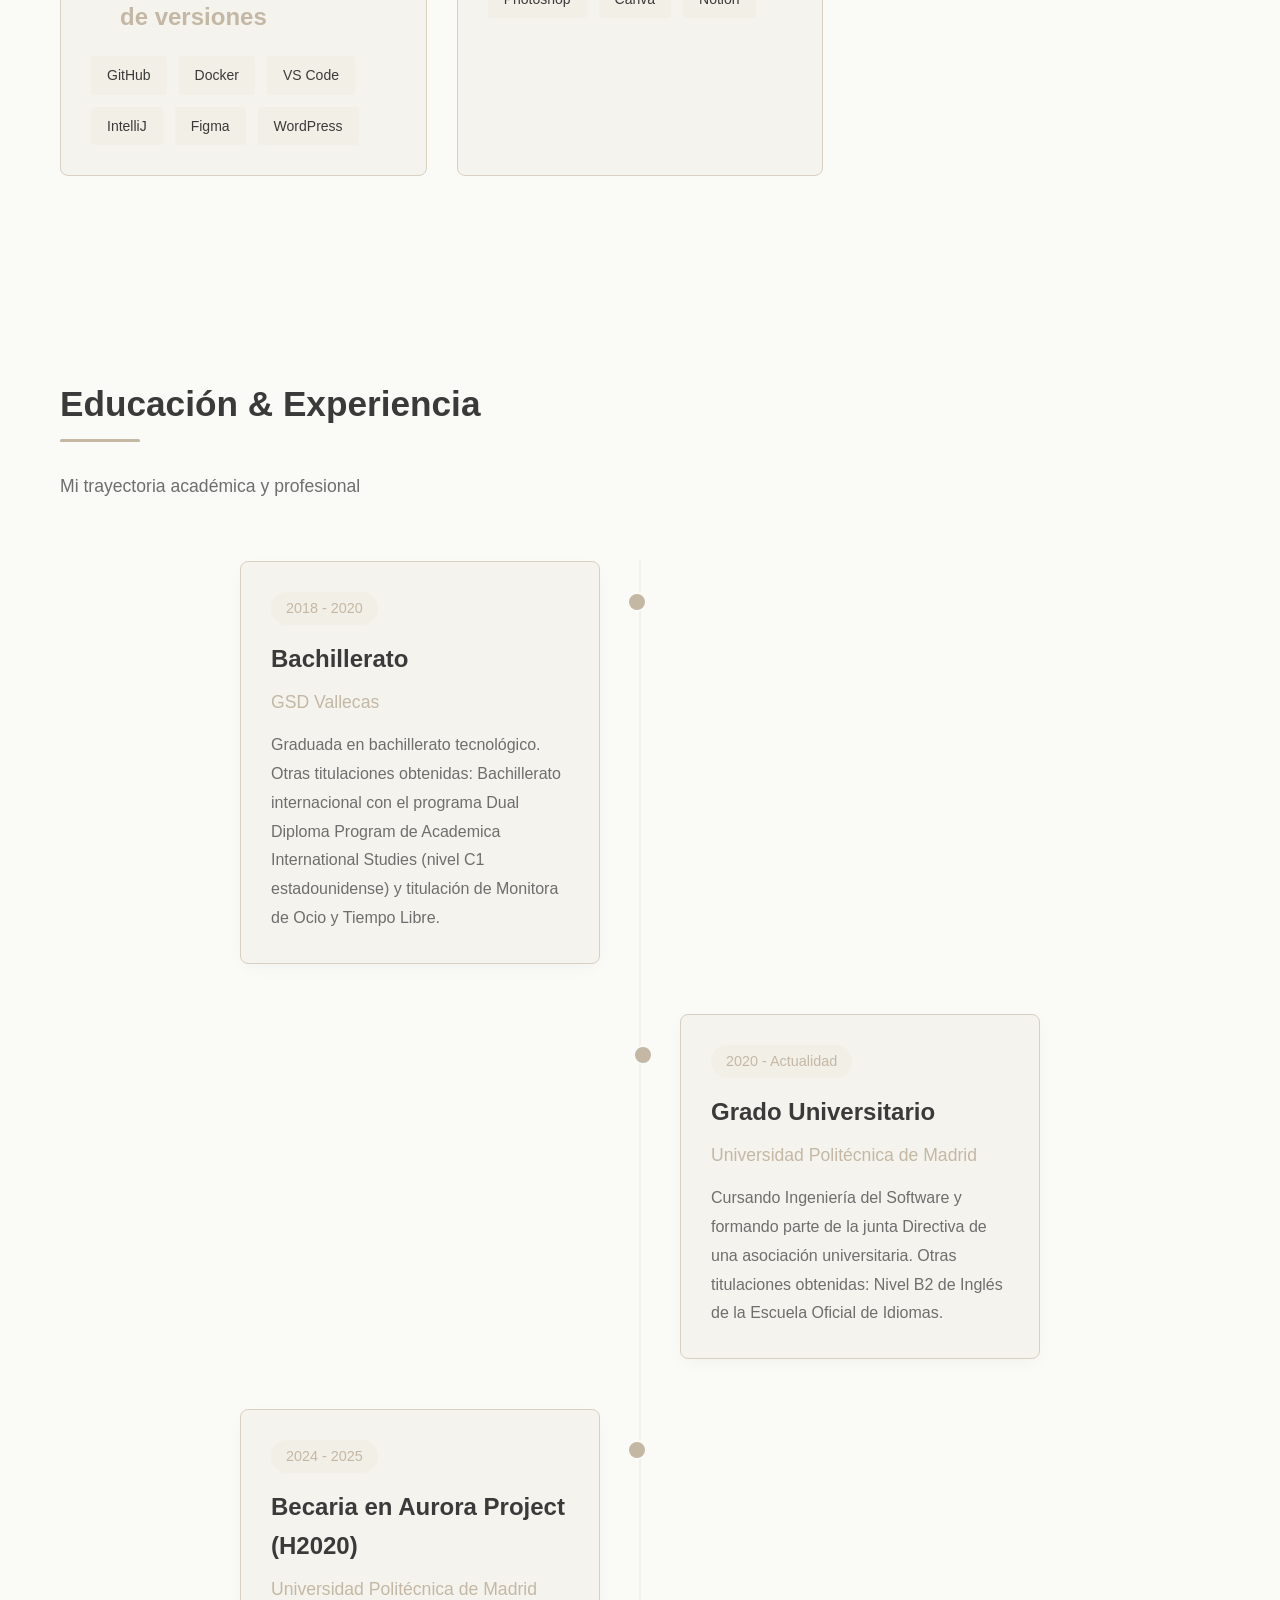
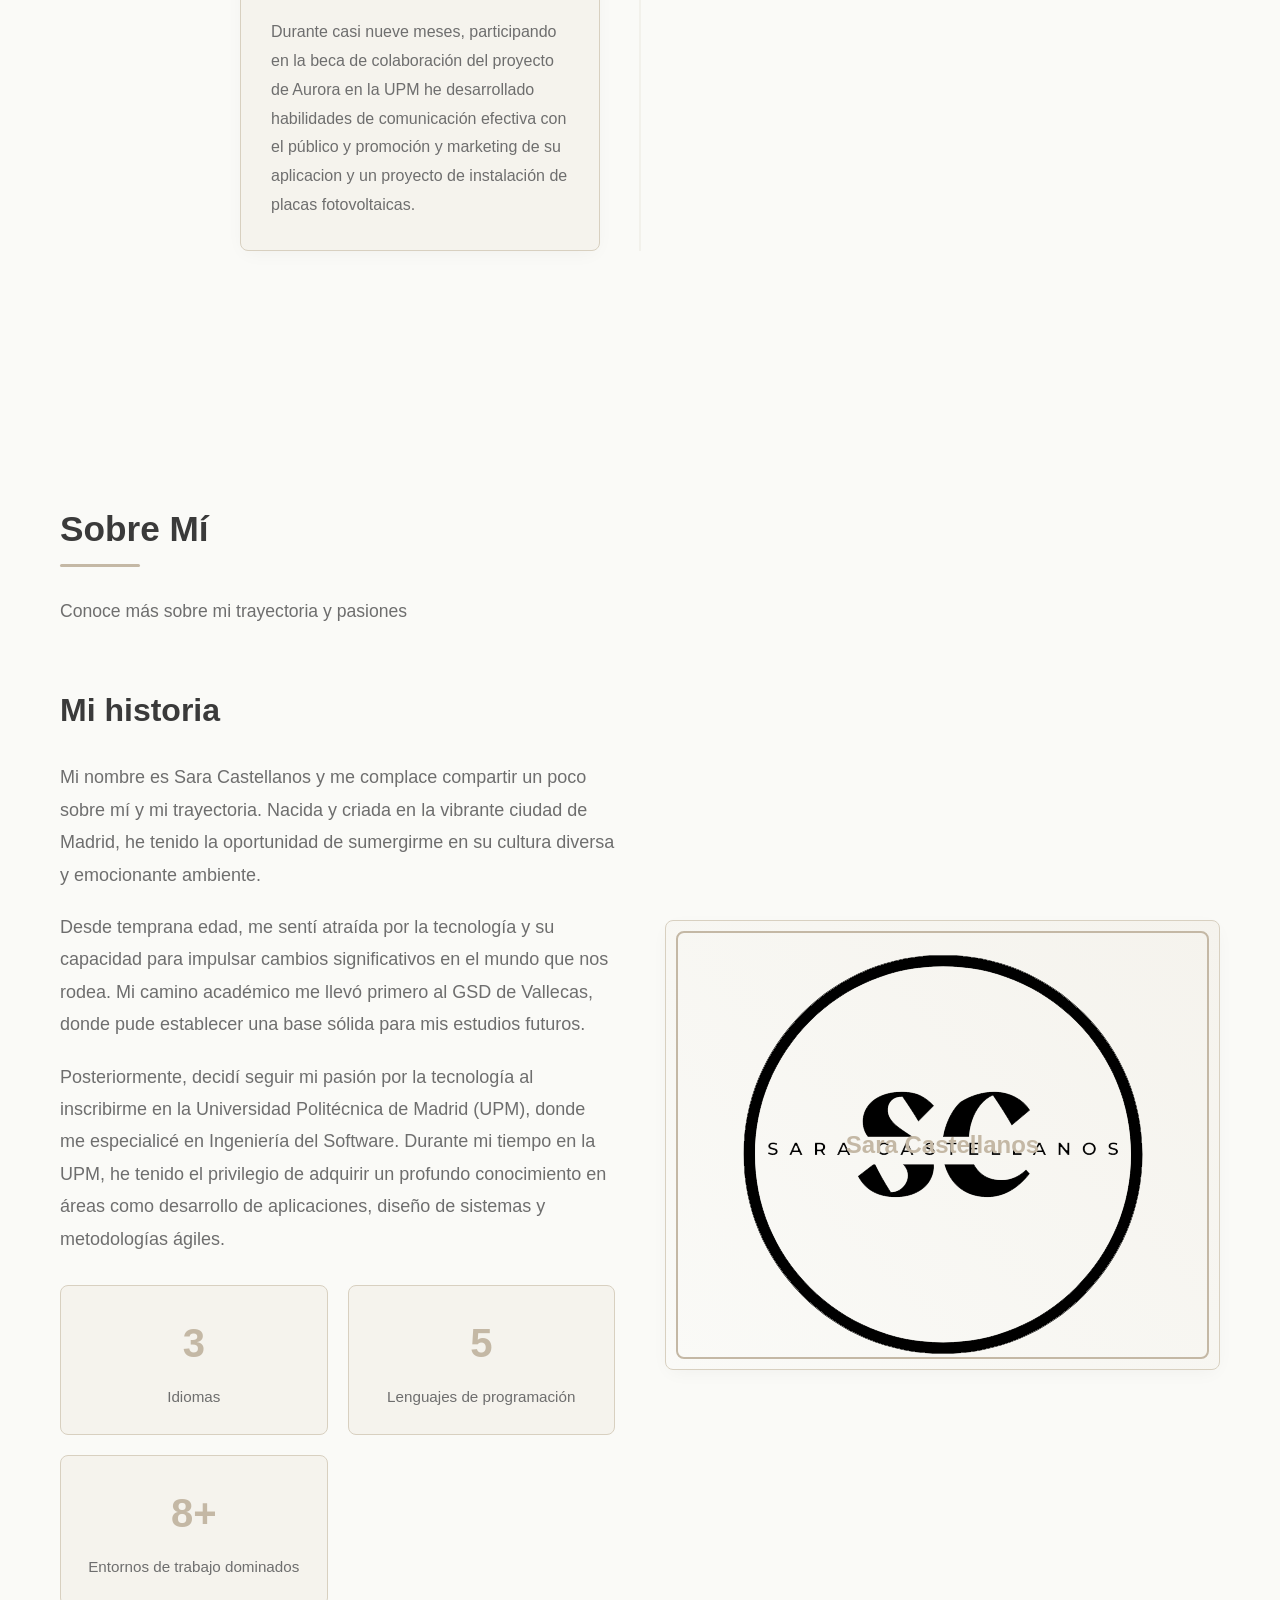
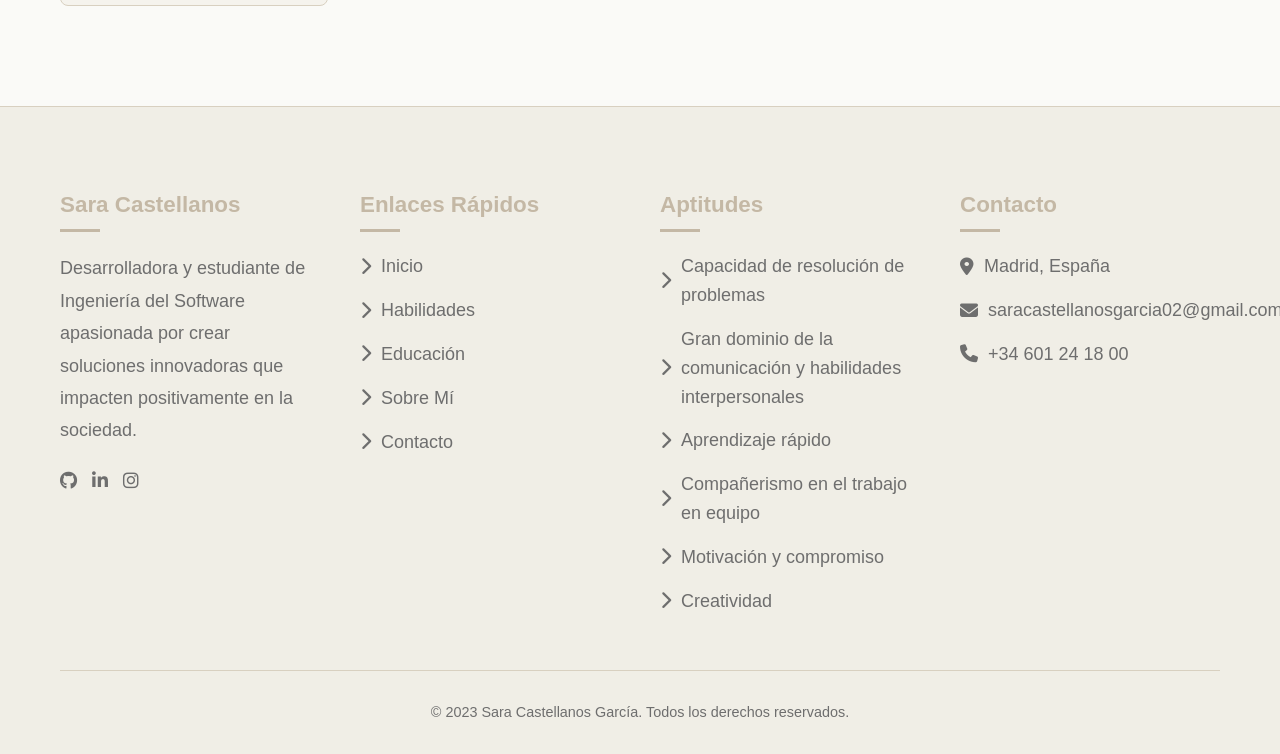
==== commit a26fca4e: "Update index.html" ====
--- a/index.html
+++ b/index.html
@@ -30,9 +30,8 @@
             </nav>
             
             <div class="social-icons">
-                <a href="#"><i class="fab fa-github"></i></a>
-                <a href="#"><i class="fab fa-linkedin-in"></i></a>
-                <a href="#"><i class="fab fa-twitter"></i></a>
+                <a href="https://github.com/SaraCaste93"><i class="fab fa-github"></i></a>
+                <a href="https://www.linkedin.com/in/sara-castellanos-garcía/"><i class="fab fa-linkedin-in"></i></a>
             </div>
         </div>
     </header>
@@ -189,7 +188,7 @@
                 </div>
                 
                 <div class="about-image">
-                    <!-- Imagen de perfil iría aquí -->
+                    <img src="images/v6_6.png" alt="Descripción de la imagen">
                 </div>
             </div>
         </div>
@@ -203,10 +202,9 @@
                     <h3>Sara Castellanos</h3>
                     <p>Desarrolladora y estudiante de Ingeniería del Software apasionada por crear soluciones innovadoras que impacten positivamente en la sociedad.</p>
                     <div class="social-icons">
-                        <a href="#"><i class="fab fa-github"></i></a>
-                        <a href="#"><i class="fab fa-linkedin-in"></i></a>
-                        <a href="#"><i class="fab fa-twitter"></i></a>
-                        <a href="#"><i class="fab fa-instagram"></i></a>
+                        <a href="https://github.com/SaraCaste93"><i class="fab fa-github"></i></a>
+                        <a href="https://www.linkedin.com/in/sara-castellanos-garcía/"><i class="fab fa-linkedin-in"></i></a>
+                        <a href="https://www.instagram.com/sara_caste93/"><i class="fab fa-instagram"></i></a>
                     </div>
                 </div>
                 
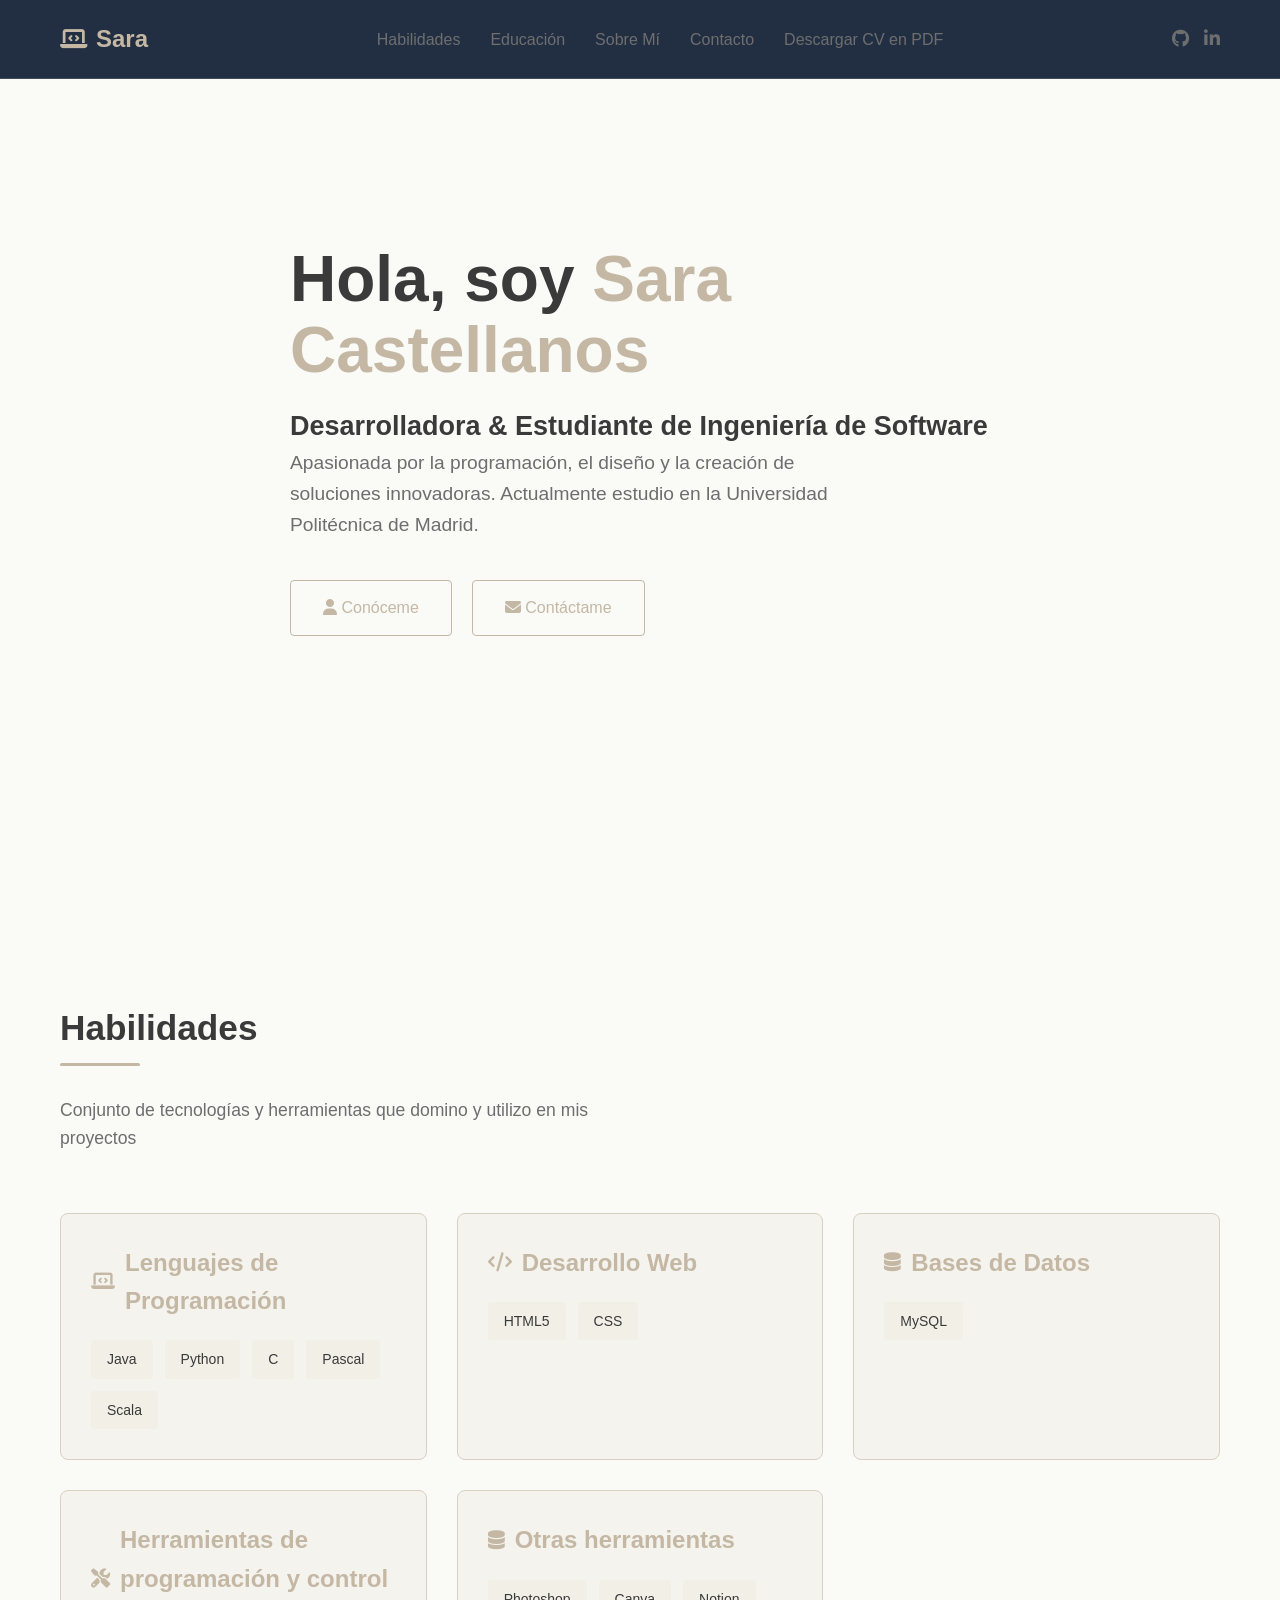
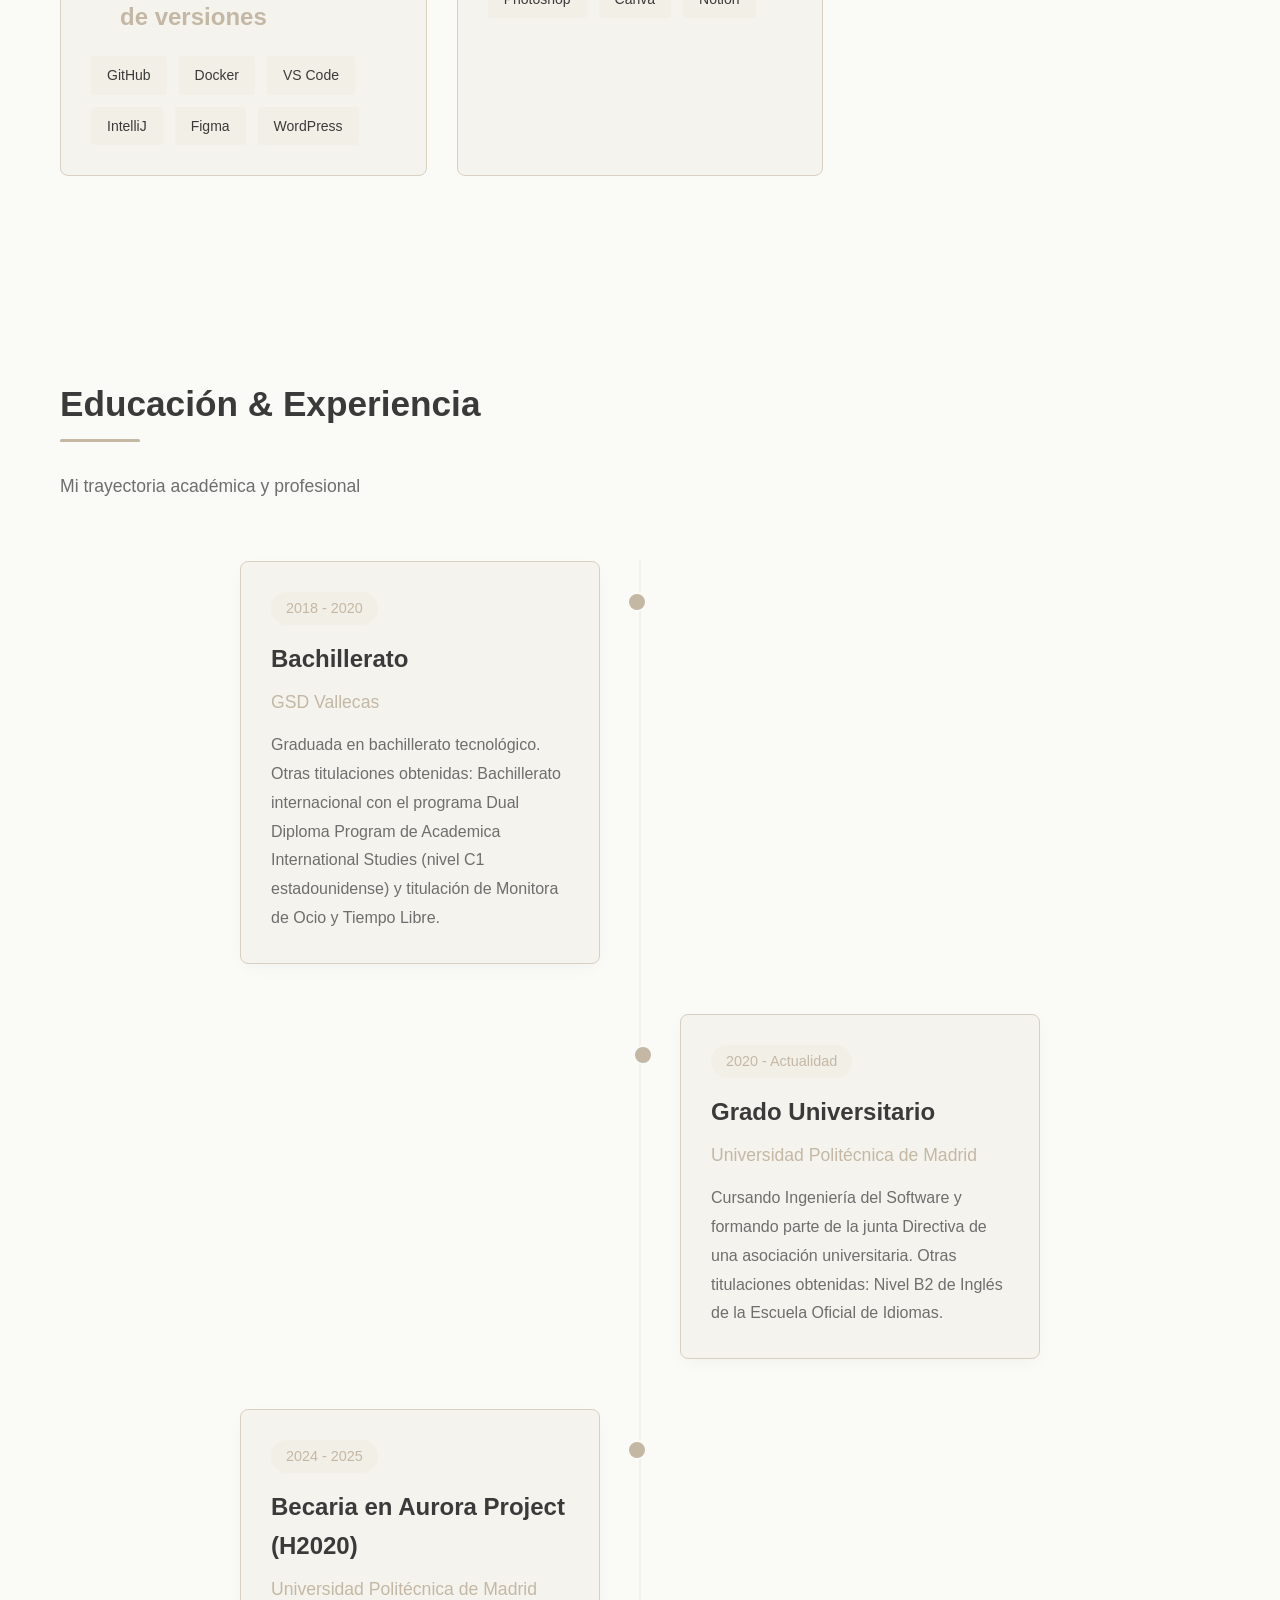
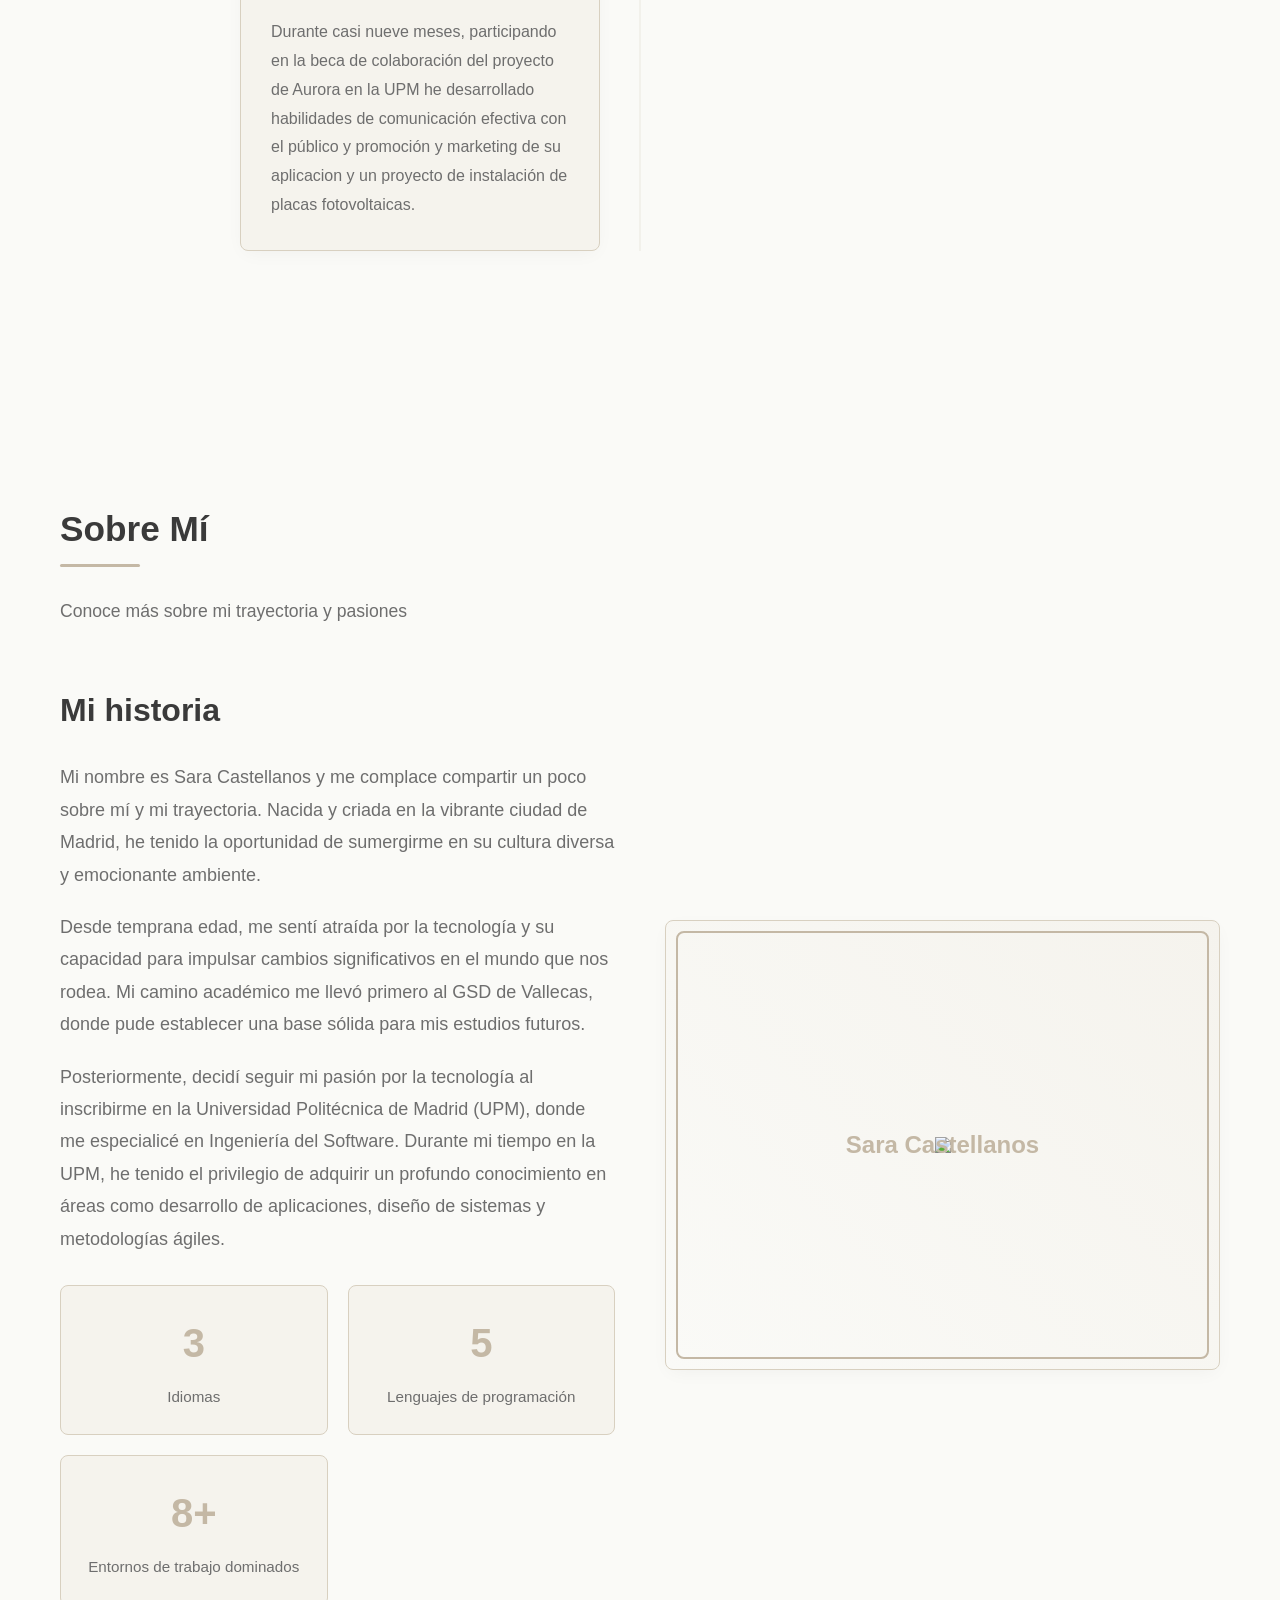
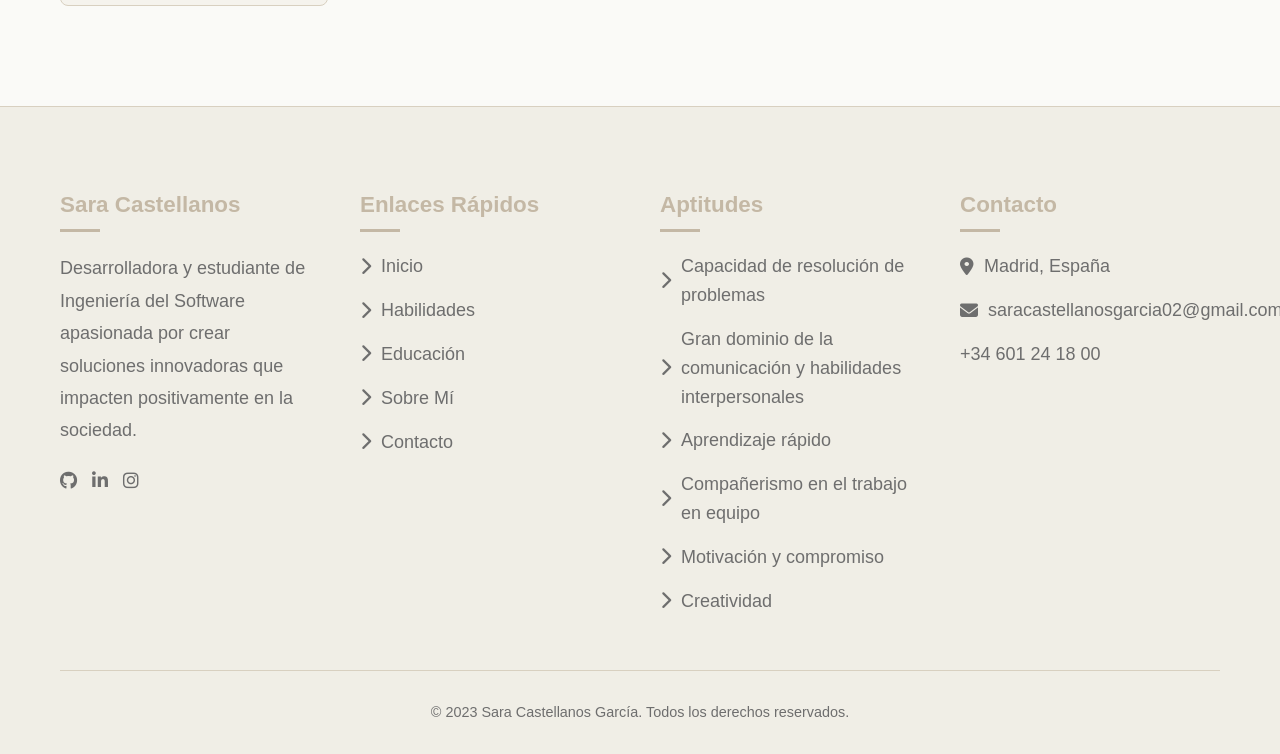
==== commit fe3c418d: "Update index.html" ====
--- a/index.html
+++ b/index.html
@@ -188,7 +188,7 @@
                 </div>
                 
                 <div class="about-image">
-                    <img src="images/v6_6.png" alt="Descripción de la imagen">
+                    <img src="images/v6_17.png">
                 </div>
             </div>
         </div>
@@ -235,8 +235,8 @@
                     <h3>Contacto</h3>
                     <ul class="footer-links">
                         <li><a href="#"><i class="fas fa-map-marker-alt"></i> Madrid, España</a></li>
-                        <li><a href="mailto:sara@ejemplo.com"><i class="fas fa-envelope"></i> saracastellanosgarcia02@gmail.com</a></li>
-                        <li><a href="tel:+34123456789"><i class="fas fa-phone"></i> +34 601 24 18 00</a></li>
+                        <li><a href="saracastellanosgarcia02@gmail.com"><i class="fas fa-envelope"></i> saracastellanosgarcia02@gmail.com</a></li>
+                        <li><a href="tel:+34601241800><i class="fas fa-phone"></i> +34 601 24 18 00</a></li>
                     </ul>
                 </div>
             </div>
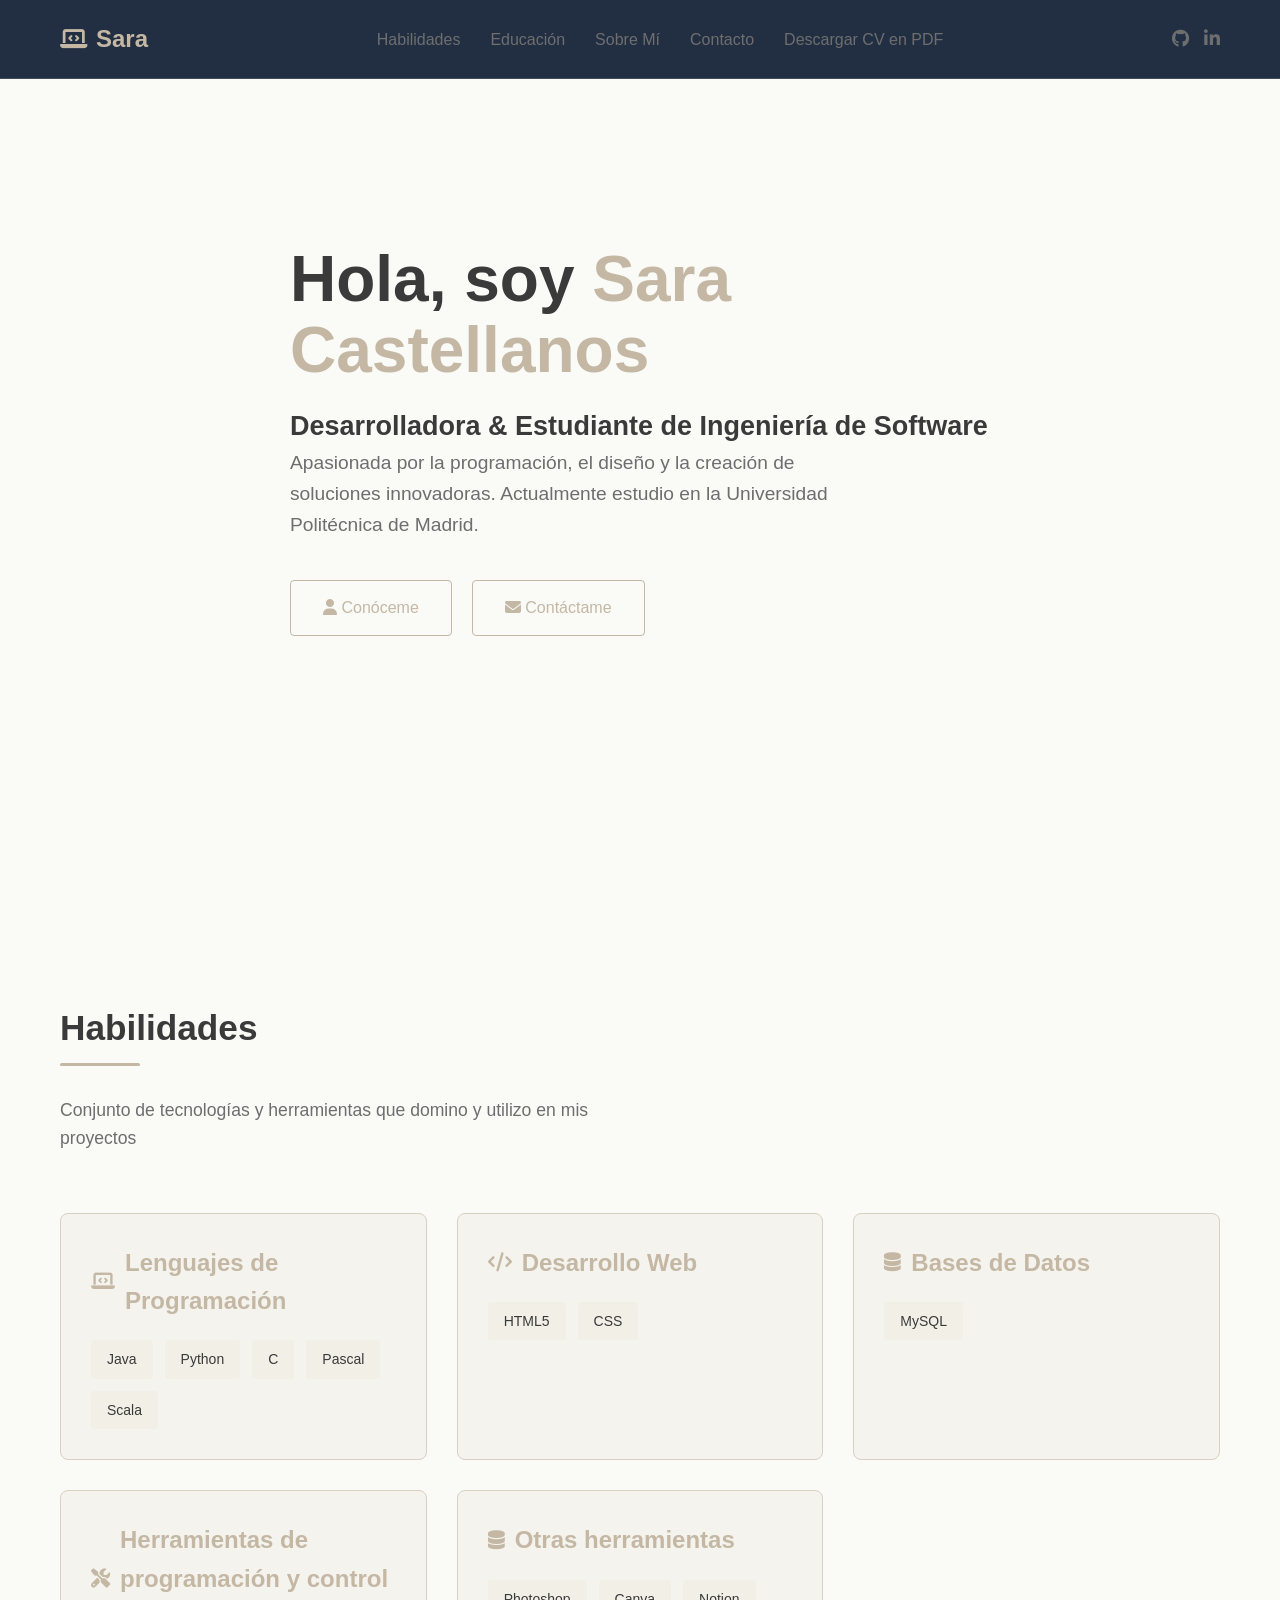
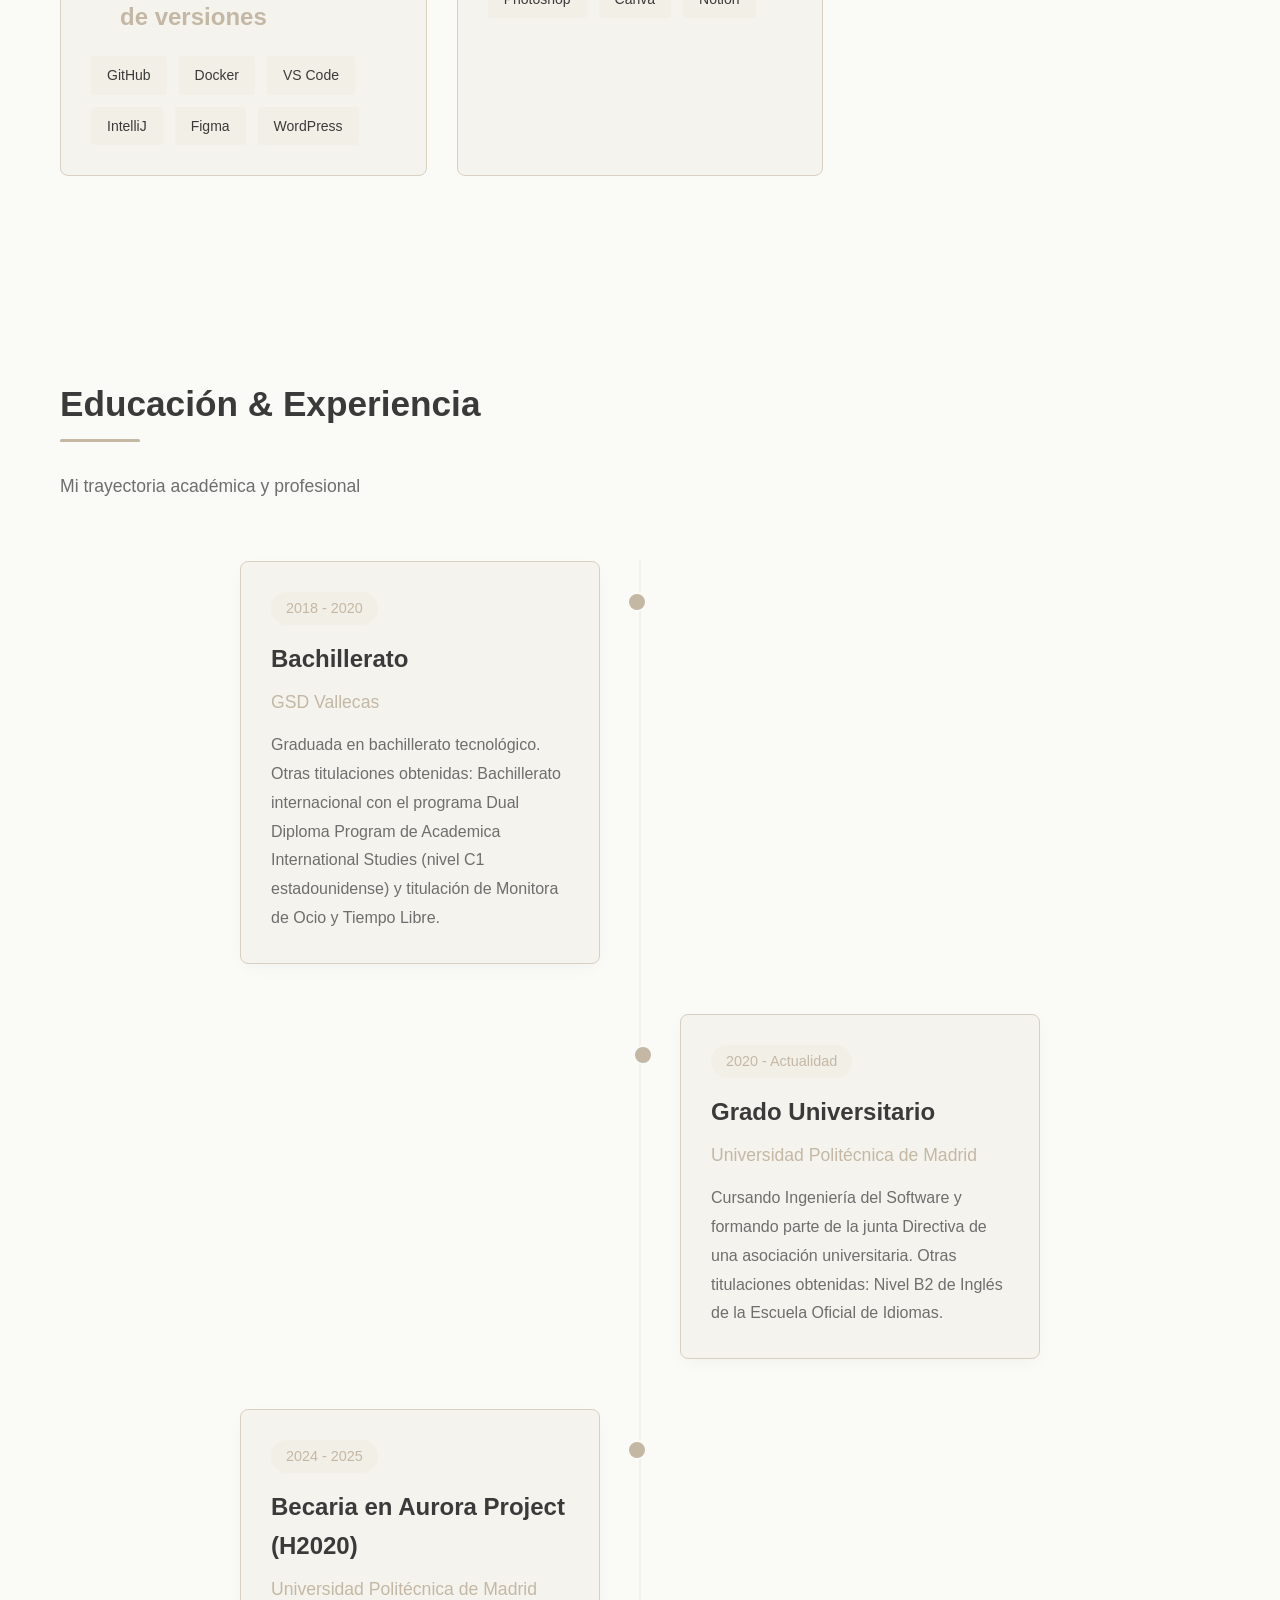
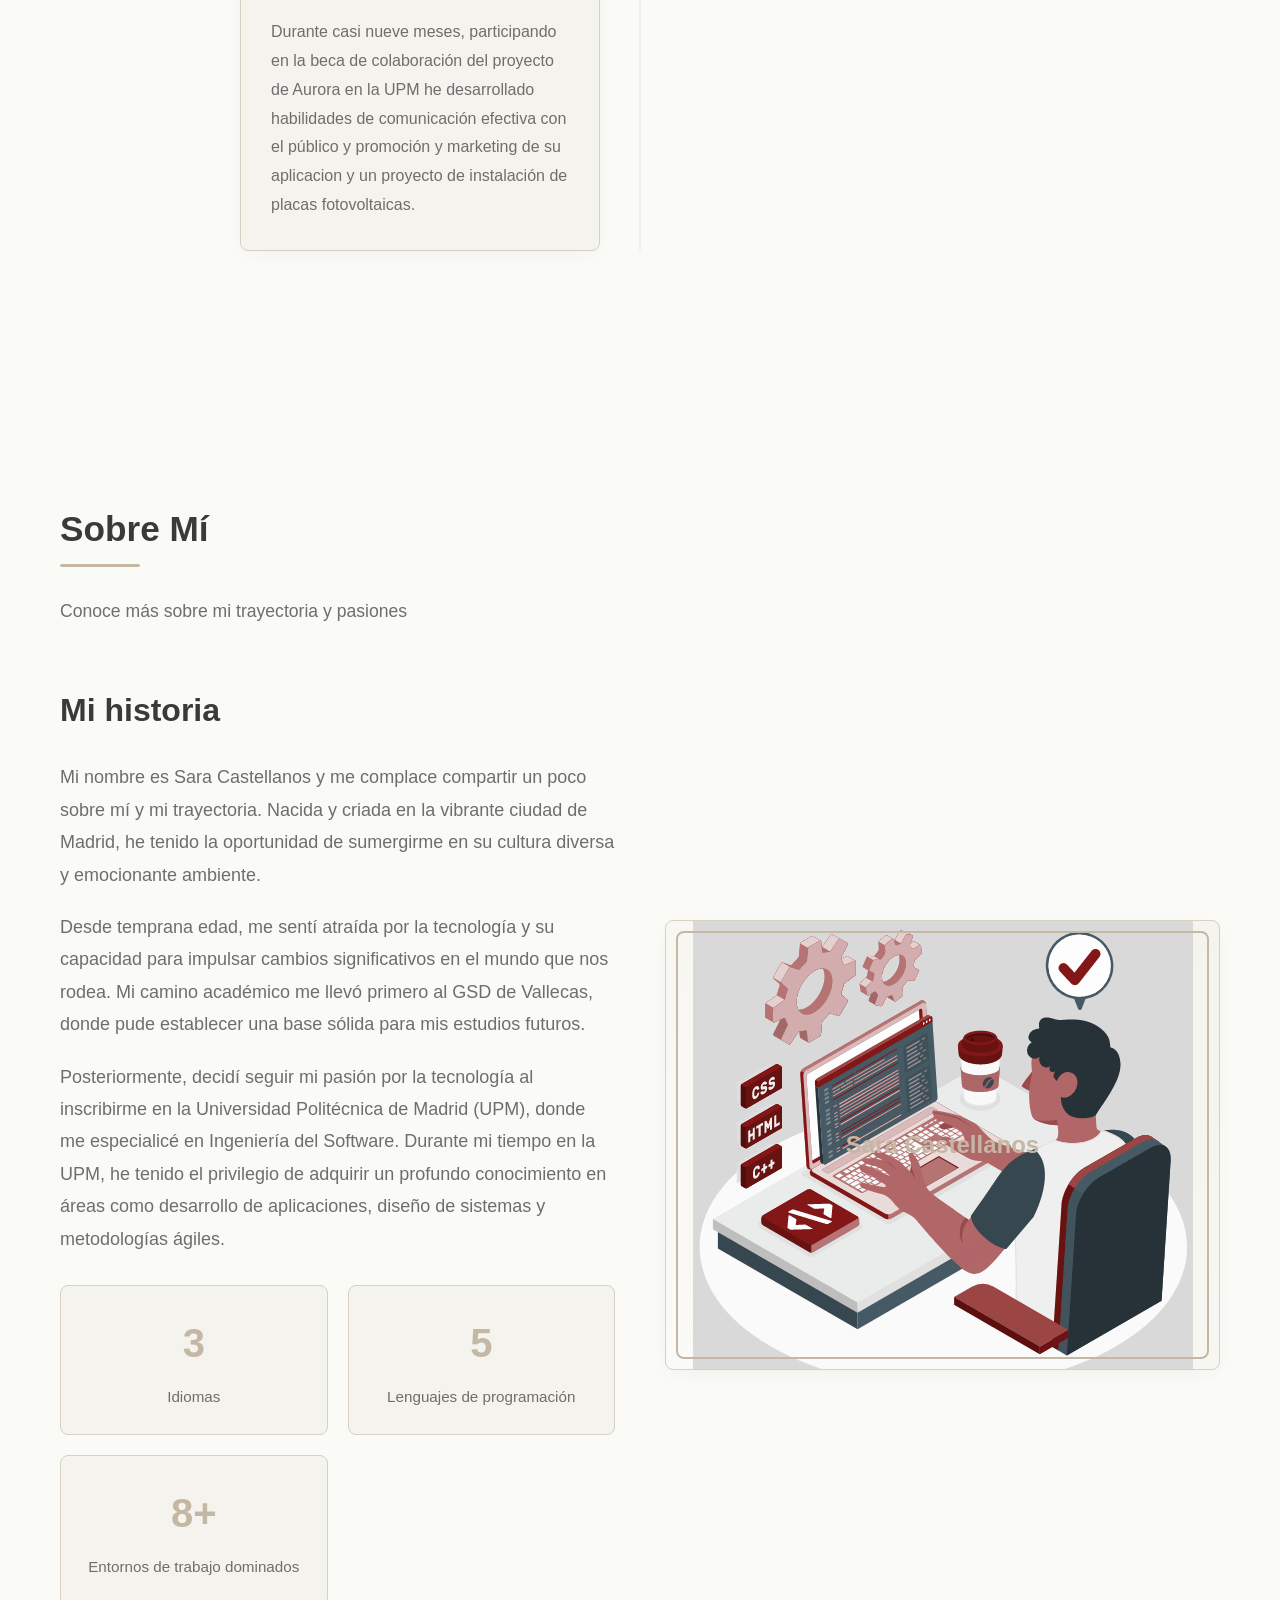
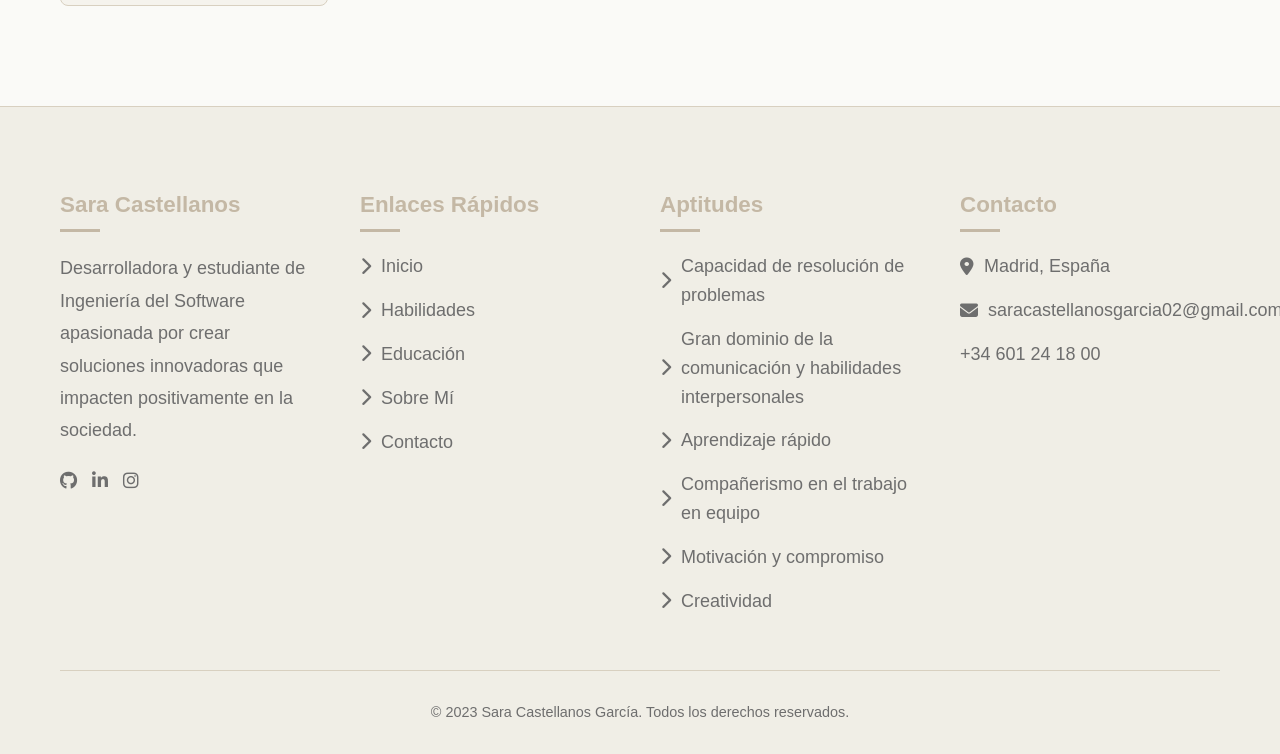
==== commit d53b1bd6: "Update index.html" ====
--- a/index.html
+++ b/index.html
@@ -188,7 +188,7 @@
                 </div>
                 
                 <div class="about-image">
-                    <img src="images/v6_17.png">
+                    <img src="images/v3_17.png">
                 </div>
             </div>
         </div>
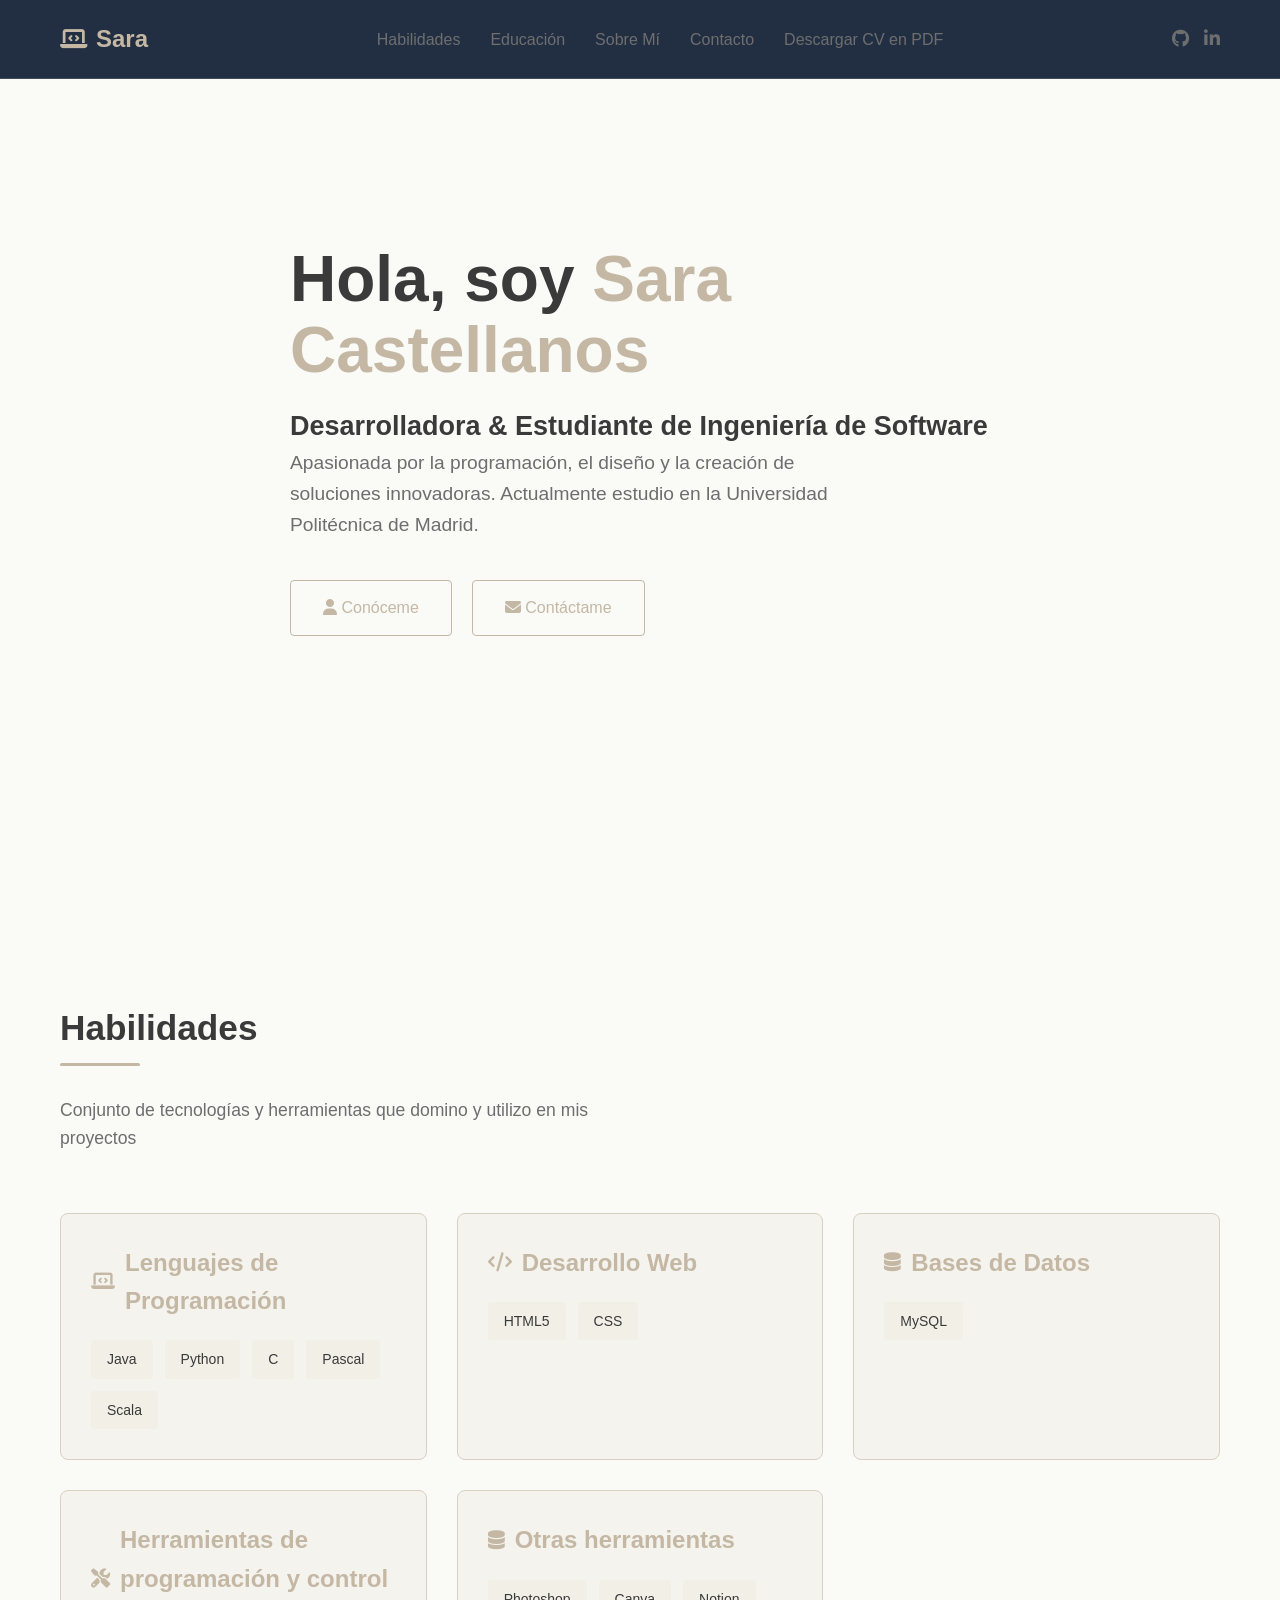
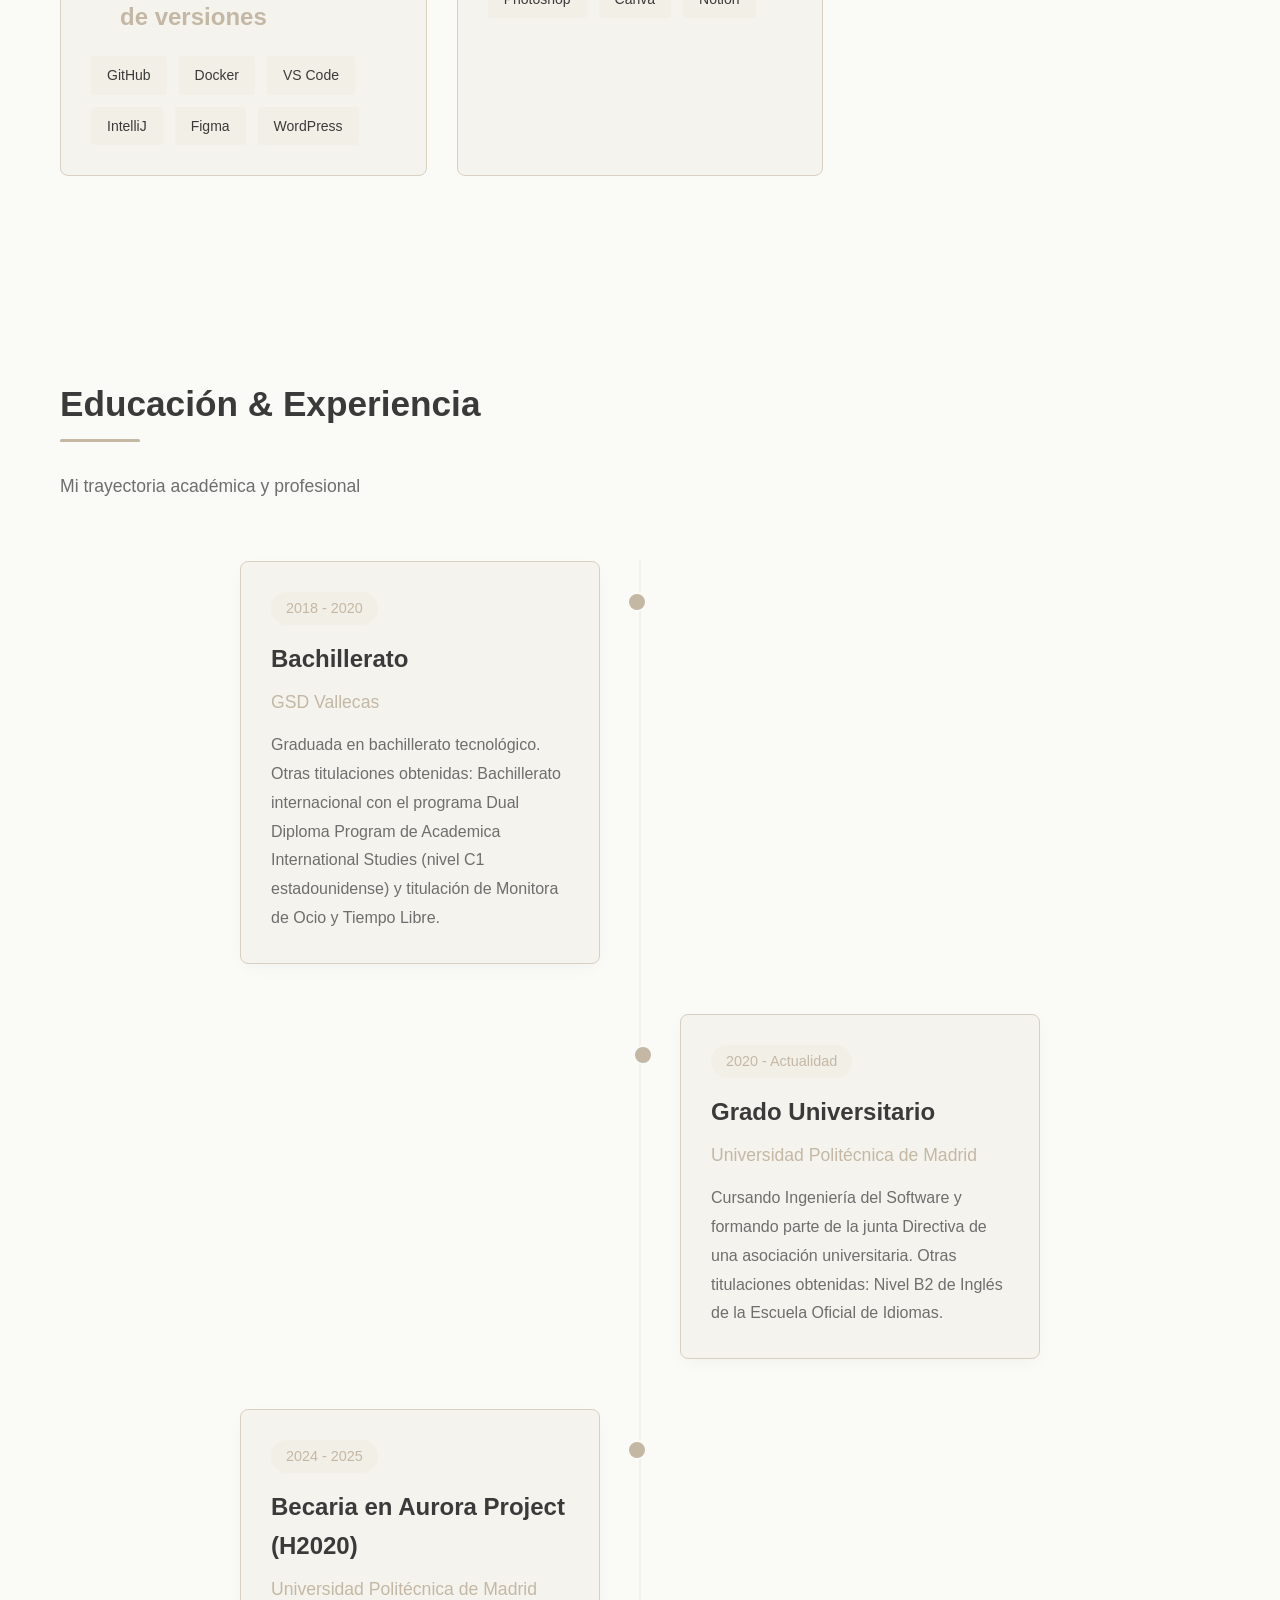
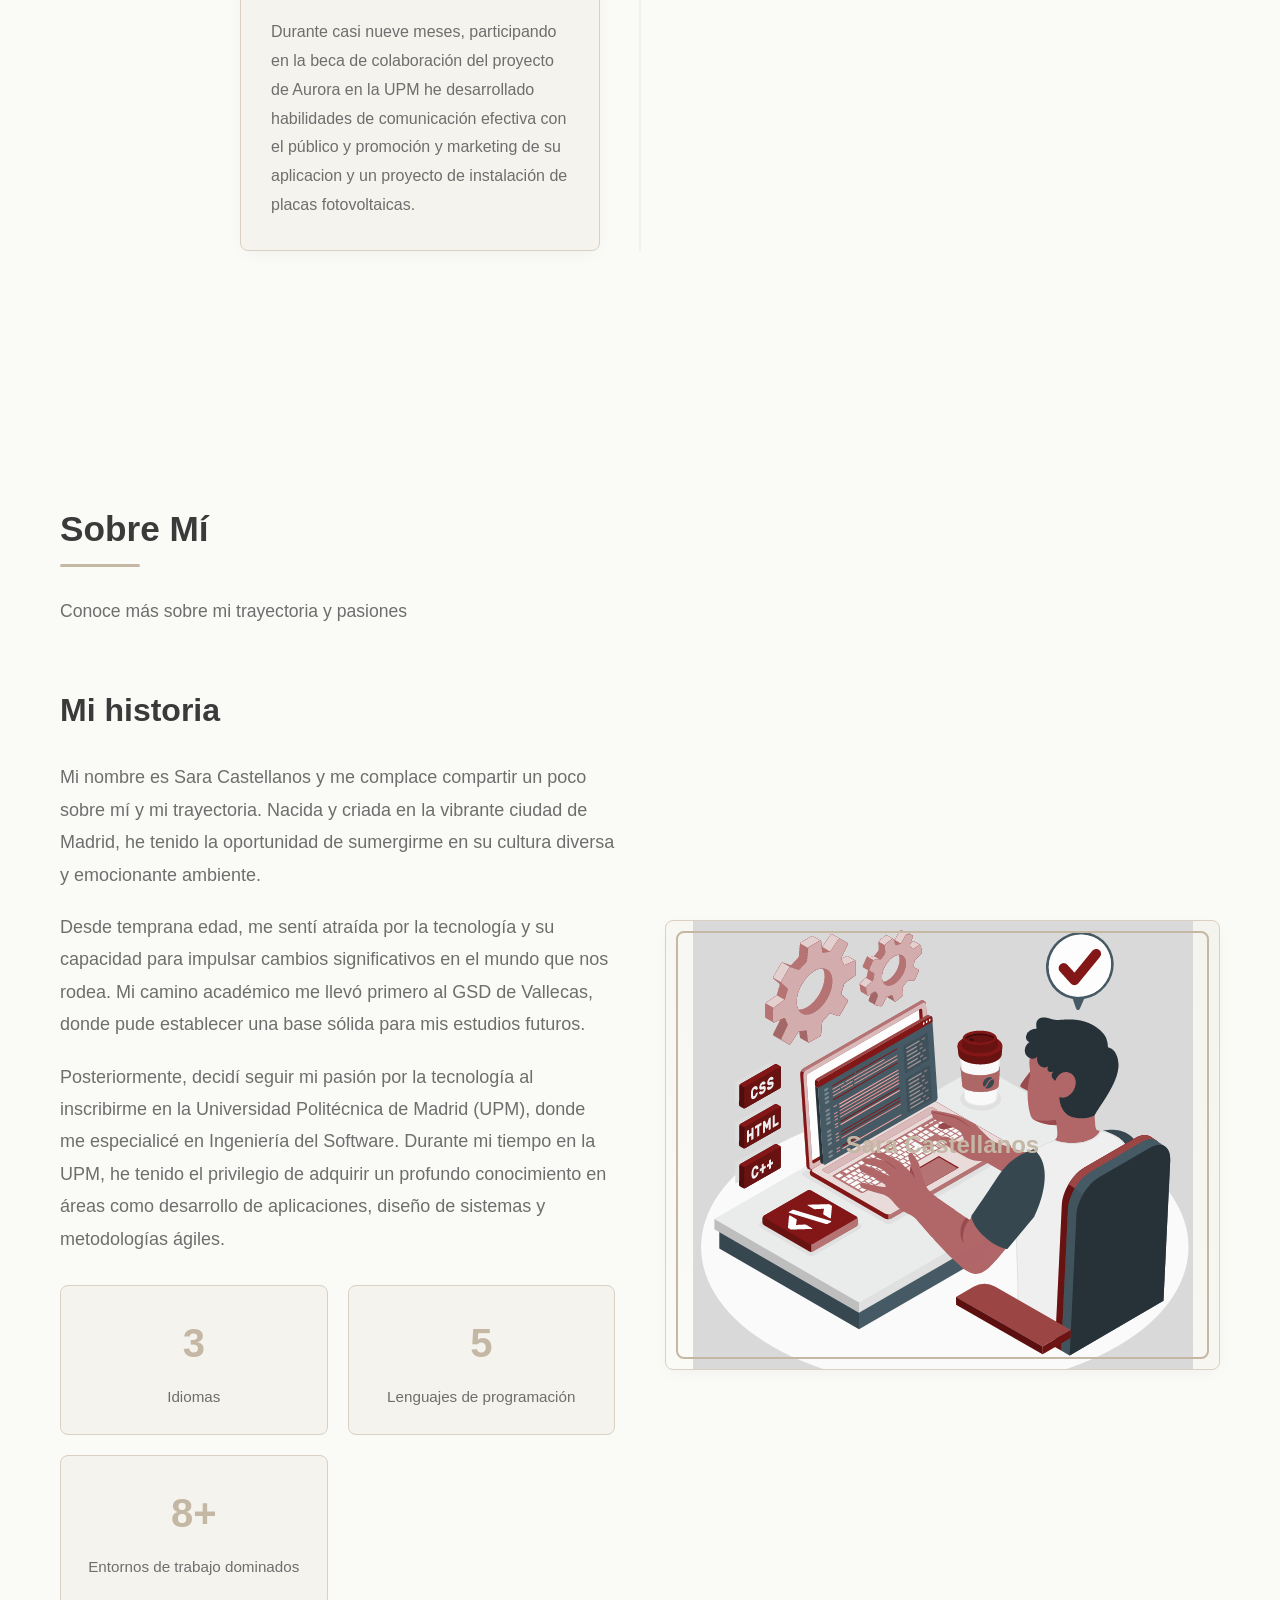
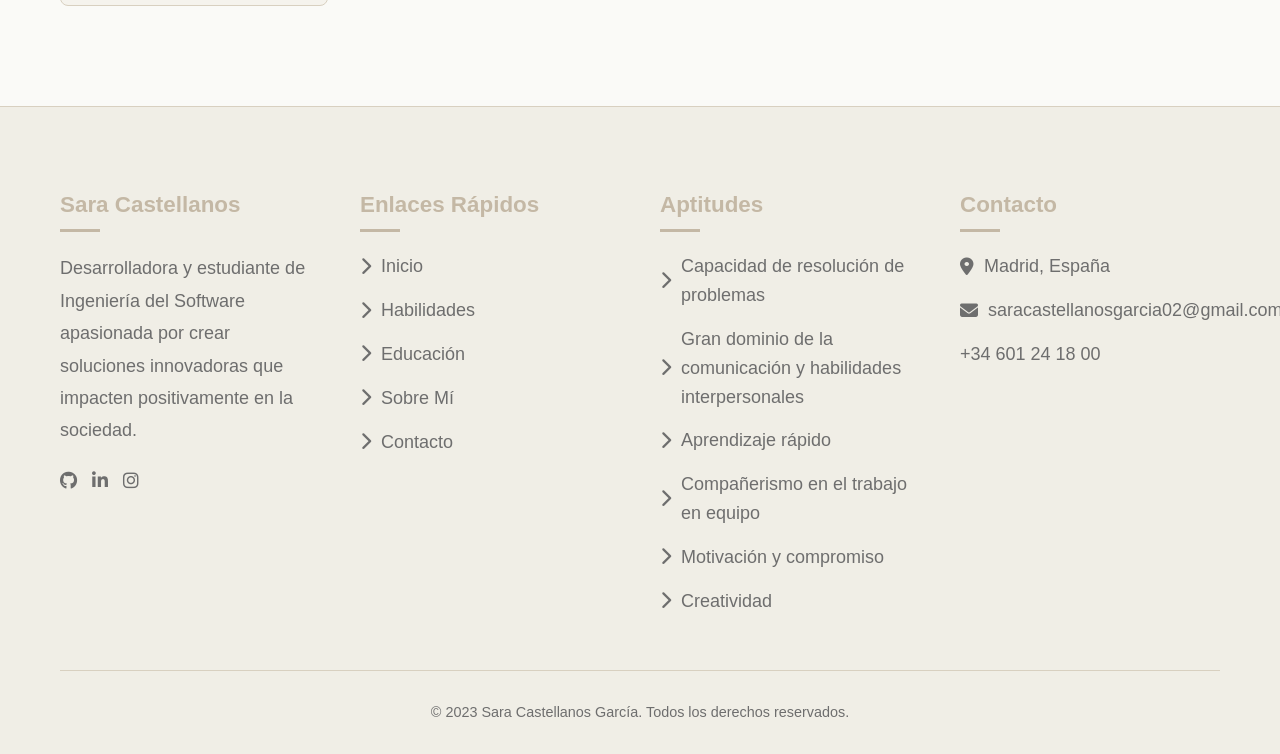
==== commit 1a454fbf: "Update index.html" ====
--- a/index.html
+++ b/index.html
@@ -156,44 +156,44 @@
         </div>
     </section>
 
-    <!-- About -->
-    <section id="about">
-        <div class="container">
-            <div class="section-header">
-                <h2>Sobre Mí</h2>
-                <p>Conoce más sobre mi trayectoria y pasiones</p>
-            </div>
-            
-            <div class="about-content">
-                <div class="about-text">
-                    <h3>Mi historia</h3>
-                    <p>Mi nombre es Sara Castellanos y me complace compartir un poco sobre mí y mi trayectoria. Nacida y criada en la vibrante ciudad de Madrid, he tenido la oportunidad de sumergirme en su cultura diversa y emocionante ambiente.</p>
-                    <p>Desde temprana edad, me sentí atraída por la tecnología y su capacidad para impulsar cambios significativos en el mundo que nos rodea. Mi camino académico me llevó primero al GSD de Vallecas, donde pude establecer una base sólida para mis estudios futuros.</p>
-                    <p>Posteriormente, decidí seguir mi pasión por la tecnología al inscribirme en la Universidad Politécnica de Madrid (UPM), donde me especialicé en Ingeniería del Software. Durante mi tiempo en la UPM, he tenido el privilegio de adquirir un profundo conocimiento en áreas como desarrollo de aplicaciones, diseño de sistemas y metodologías ágiles.</p>
-                    
-                    <div class="about-stats">
-                        <div class="stat-box">
-                            <div class="number">3</div>
-                            <div class="label">Idiomas</div>
-                        </div>
-                        <div class="stat-box">
-                            <div class="number">5</div>
-                            <div class="label">Lenguajes de programación</div>
-                        </div>
-                        <div class="stat-box">
-                            <div class="number">8+</div>
-                            <div class="label">Entornos de trabajo dominados</div>
-                        </div>
-                    </div>
-                </div>
-                
-                <div class="about-image">
-                    <img src="images/v3_17.png">
-                </div>
-            </div>
-        </div>
-    </section>
-
+   <!-- About -->
+<section id="about">
+    <div class="container">
+        <div class="section-header">
+            <h2>Sobre Mí</h2>
+            <p>Conoce más sobre mi trayectoria y pasiones</p>
+        </div>
+        
+        <div class="about-content">
+            <div class="about-text">
+                <h3>Mi historia</h3>
+                <p>Mi nombre es Sara Castellanos y me complace compartir un poco sobre mí y mi trayectoria. Nacida y criada en la vibrante ciudad de Madrid, he tenido la oportunidad de sumergirme en su cultura diversa y emocionante ambiente.</p>
+                <p>Desde temprana edad, me sentí atraída por la tecnología y su capacidad para impulsar cambios significativos en el mundo que nos rodea. Mi camino académico me llevó primero al GSD de Vallecas, donde pude establecer una base sólida para mis estudios futuros.</p>
+                <p>Posteriormente, decidí seguir mi pasión por la tecnología al inscribirme en la Universidad Politécnica de Madrid (UPM), donde me especialicé en Ingeniería del Software. Durante mi tiempo en la UPM, he tenido el privilegio de adquirir un profundo conocimiento en áreas como desarrollo de aplicaciones, diseño de sistemas y metodologías ágiles.</p>
+                
+                <div class="about-stats">
+                    <div class="stat-box">
+                        <div class="number">3</div>
+                        <div class="label">Idiomas</div>
+                    </div>
+                    <div class="stat-box">
+                        <div class="number">5</div>
+                        <div class="label">Lenguajes de programación</div>
+                    </div>
+                    <div class="stat-box">
+                        <div class="number">8+</div>
+                        <div class="label">Entornos de trabajo dominados</div>
+                    </div>
+                </div>
+            </div>
+            
+            <div class="about-image">
+                <img src="images/v3_17.png" alt="Foto de Sara Castellanos">
+            </div>
+        </div>
+    </div>
+</section>
+    
     <!-- Footer -->
     <footer id="contact">
         <div class="container">
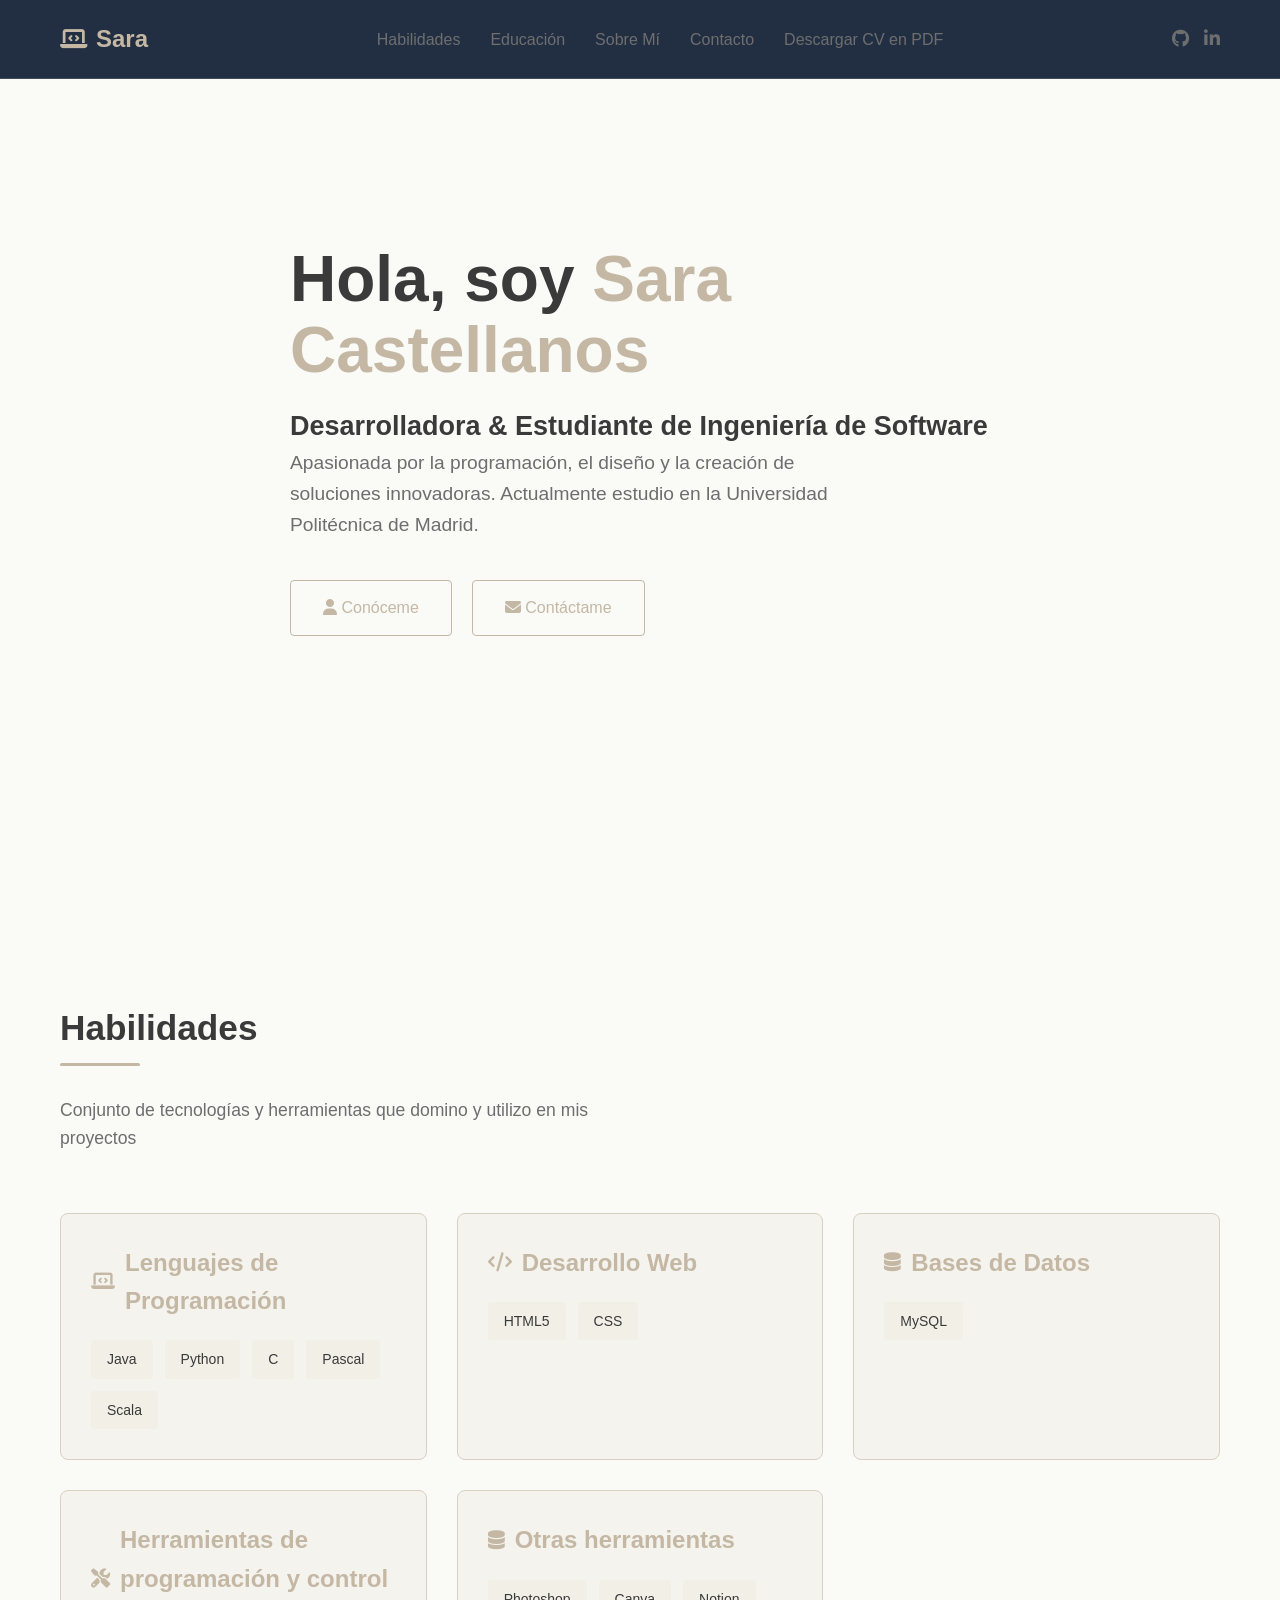
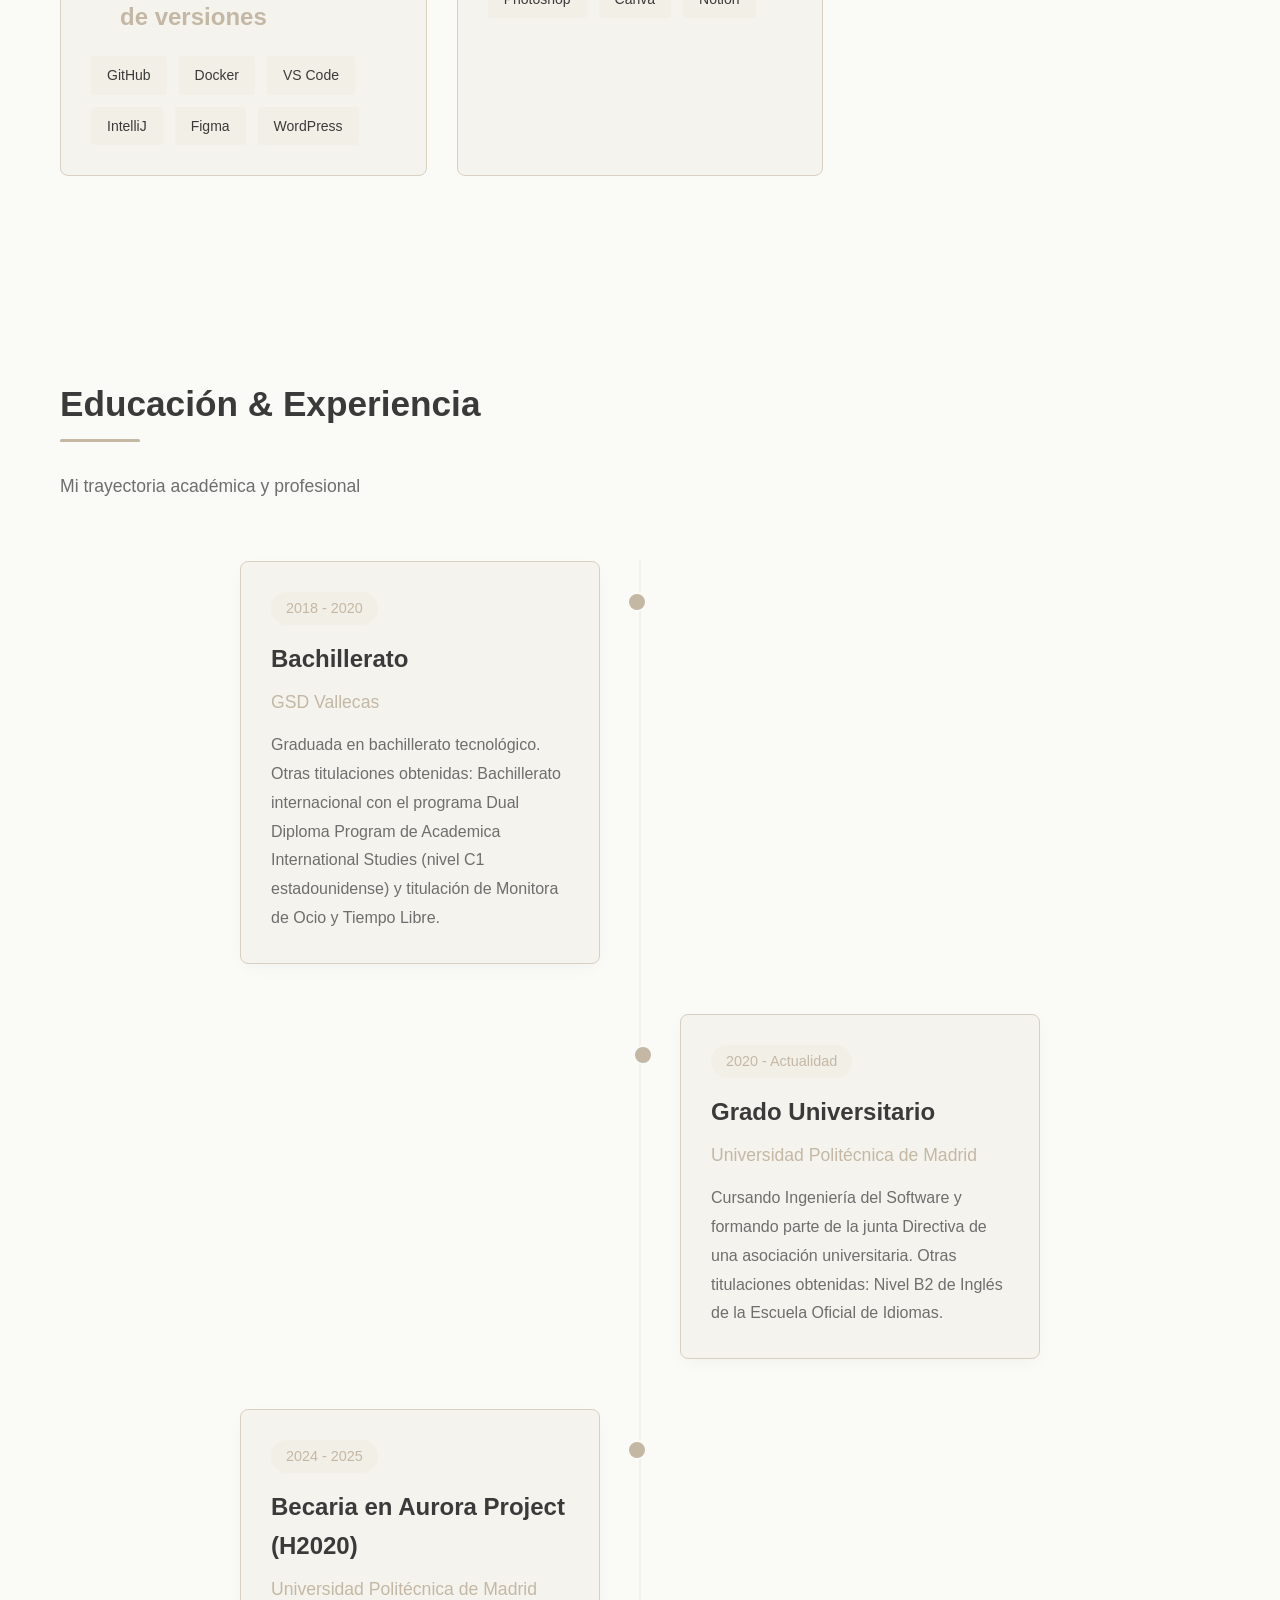
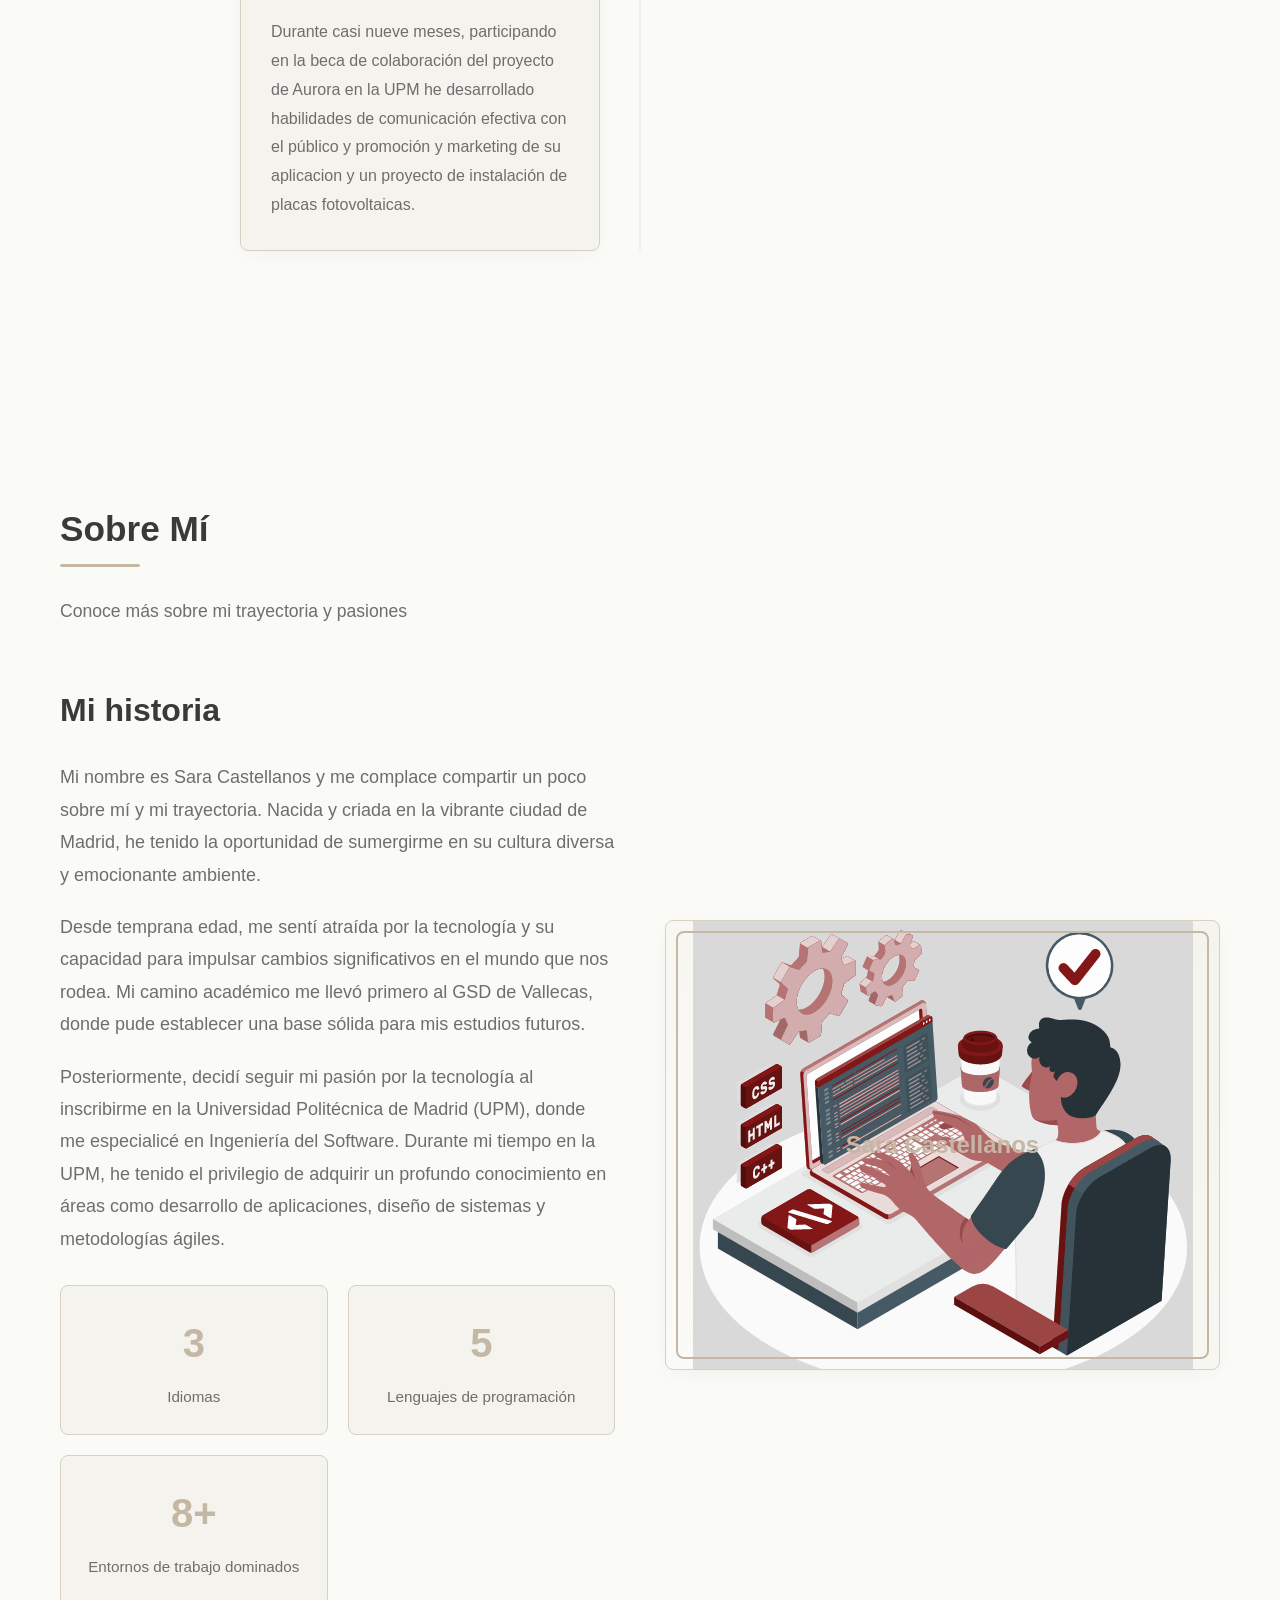
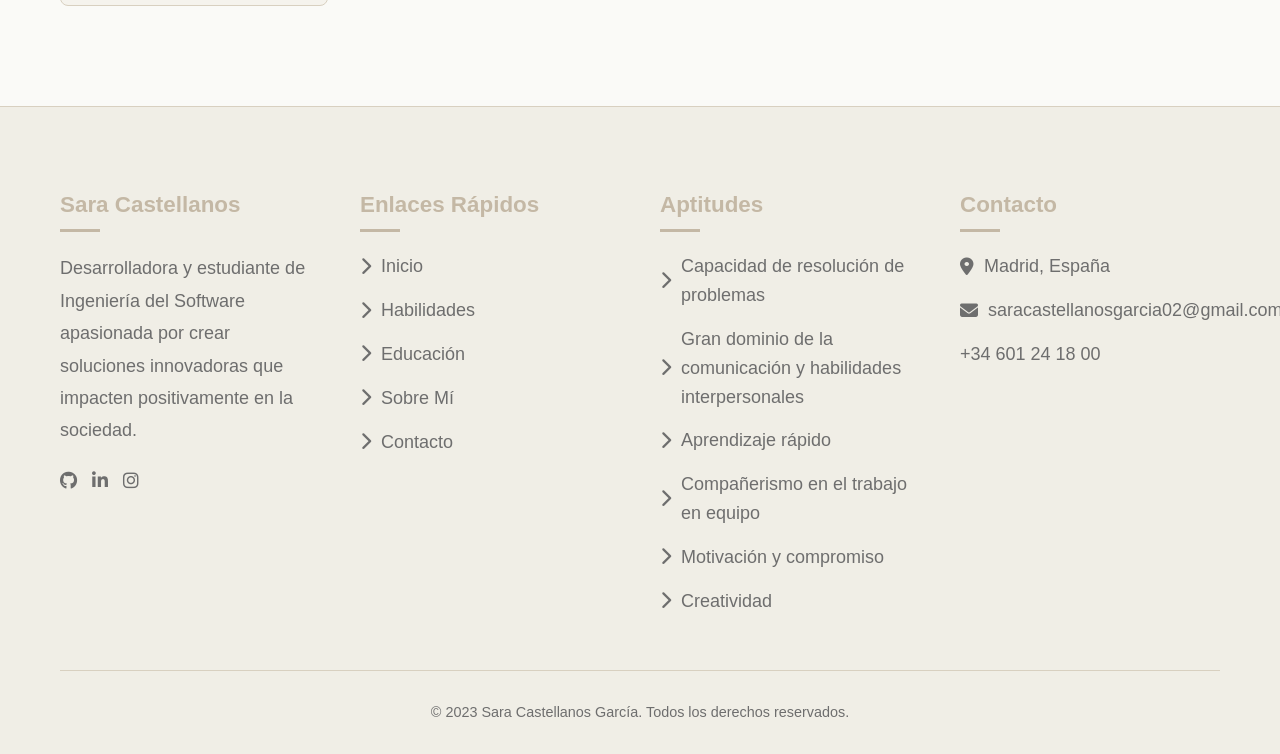
==== commit 090a5180: "Update index.html" ====
--- a/index.html
+++ b/index.html
@@ -188,7 +188,7 @@
             </div>
             
             <div class="about-image">
-                <img src="images/v3_17.png" alt="Foto de Sara Castellanos">
+                <img src="images/v3_17.png" alt="#">
             </div>
         </div>
     </div>
@@ -235,7 +235,7 @@
                     <h3>Contacto</h3>
                     <ul class="footer-links">
                         <li><a href="#"><i class="fas fa-map-marker-alt"></i> Madrid, España</a></li>
-                        <li><a href="saracastellanosgarcia02@gmail.com"><i class="fas fa-envelope"></i> saracastellanosgarcia02@gmail.com</a></li>
+                        <li><a href="mailto:saracastellanosgarcia02@gmail.com"><i class="fas fa-envelope"></i> saracastellanosgarcia02@gmail.com</a></li>
                         <li><a href="tel:+34601241800><i class="fas fa-phone"></i> +34 601 24 18 00</a></li>
                     </ul>
                 </div>
